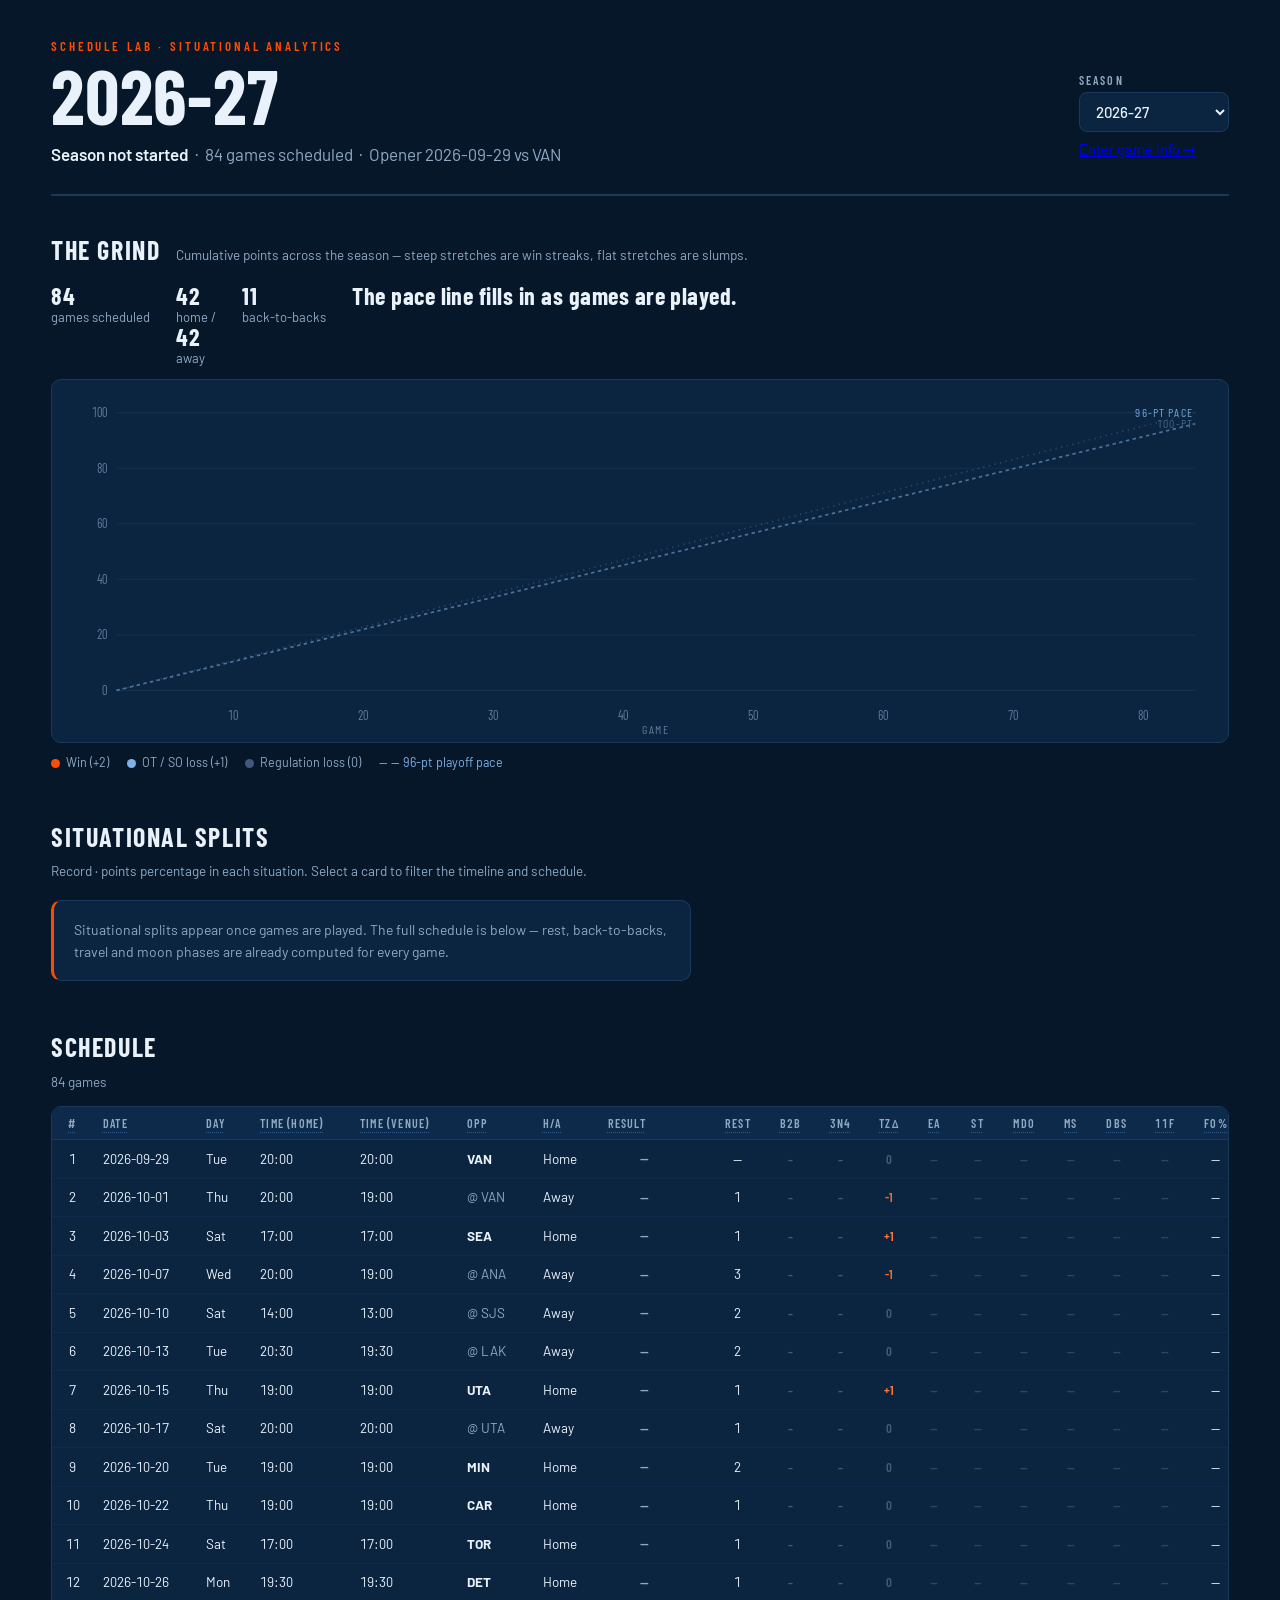
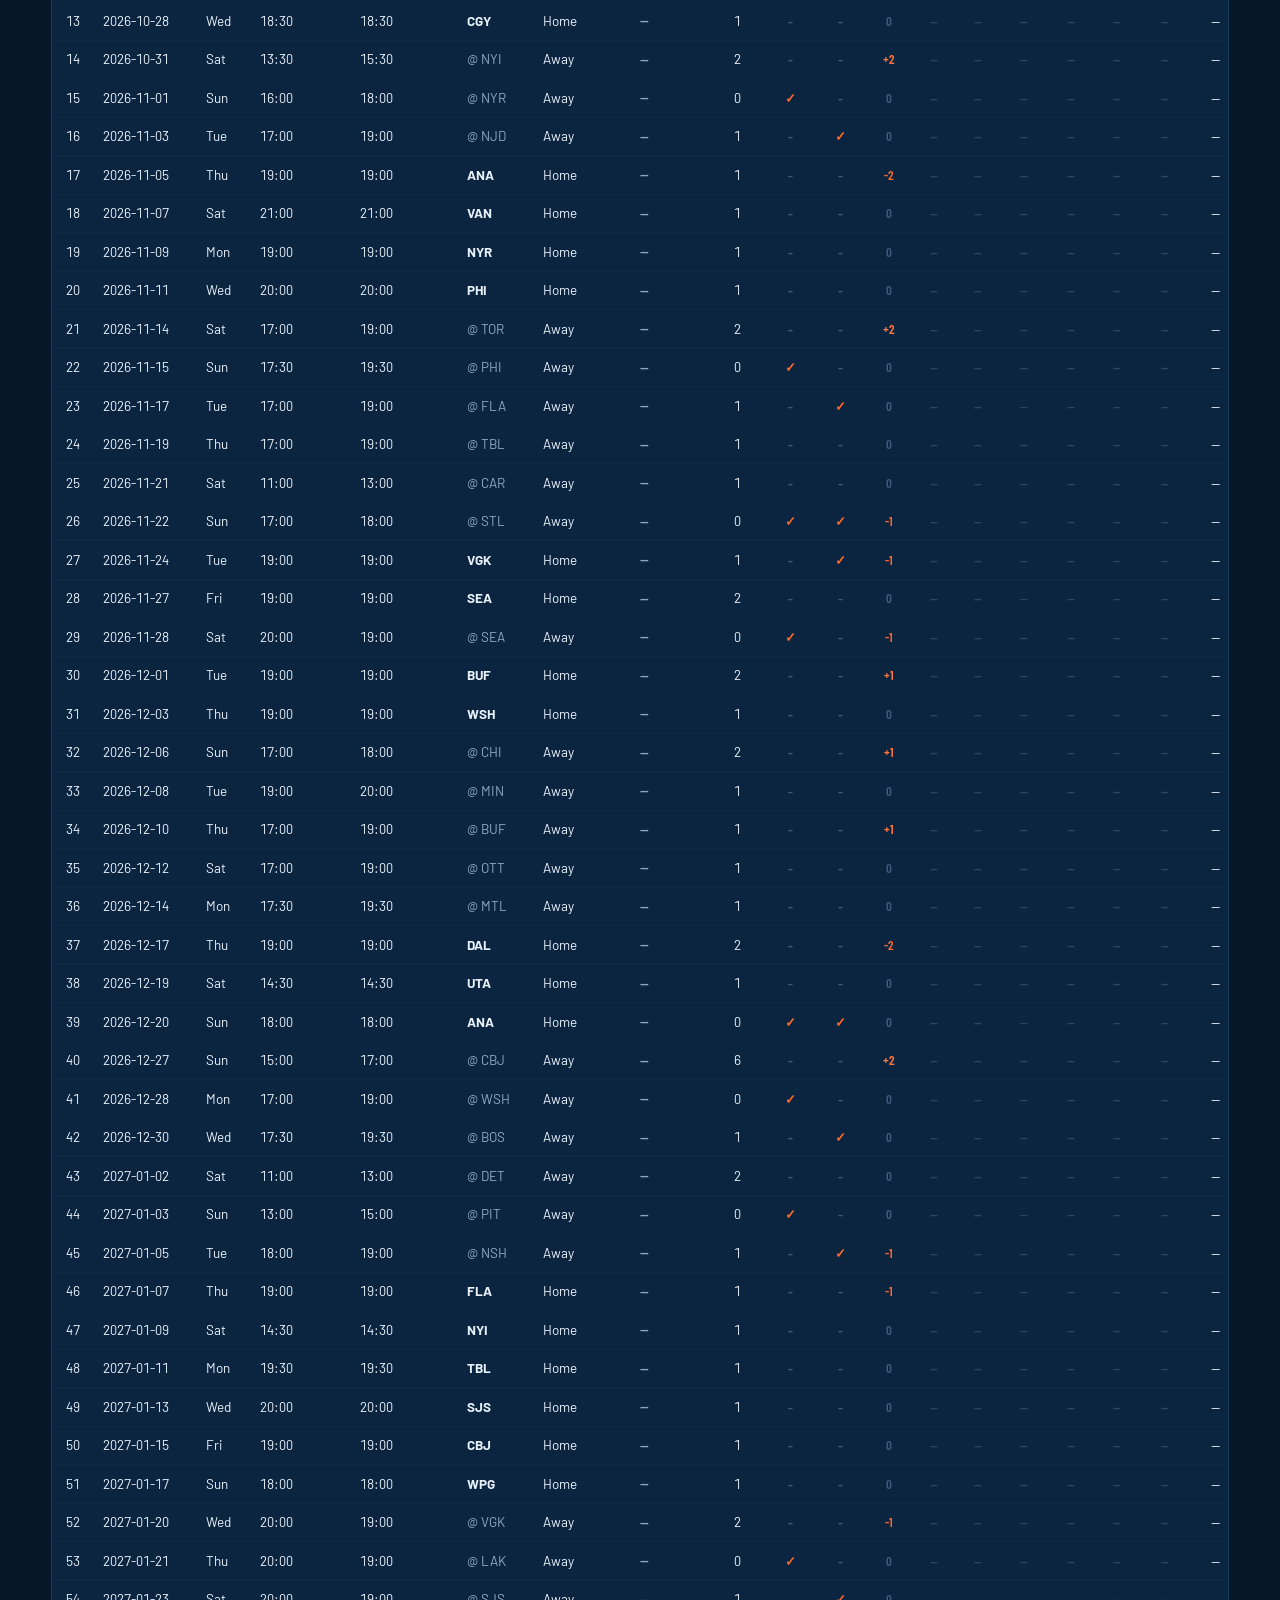
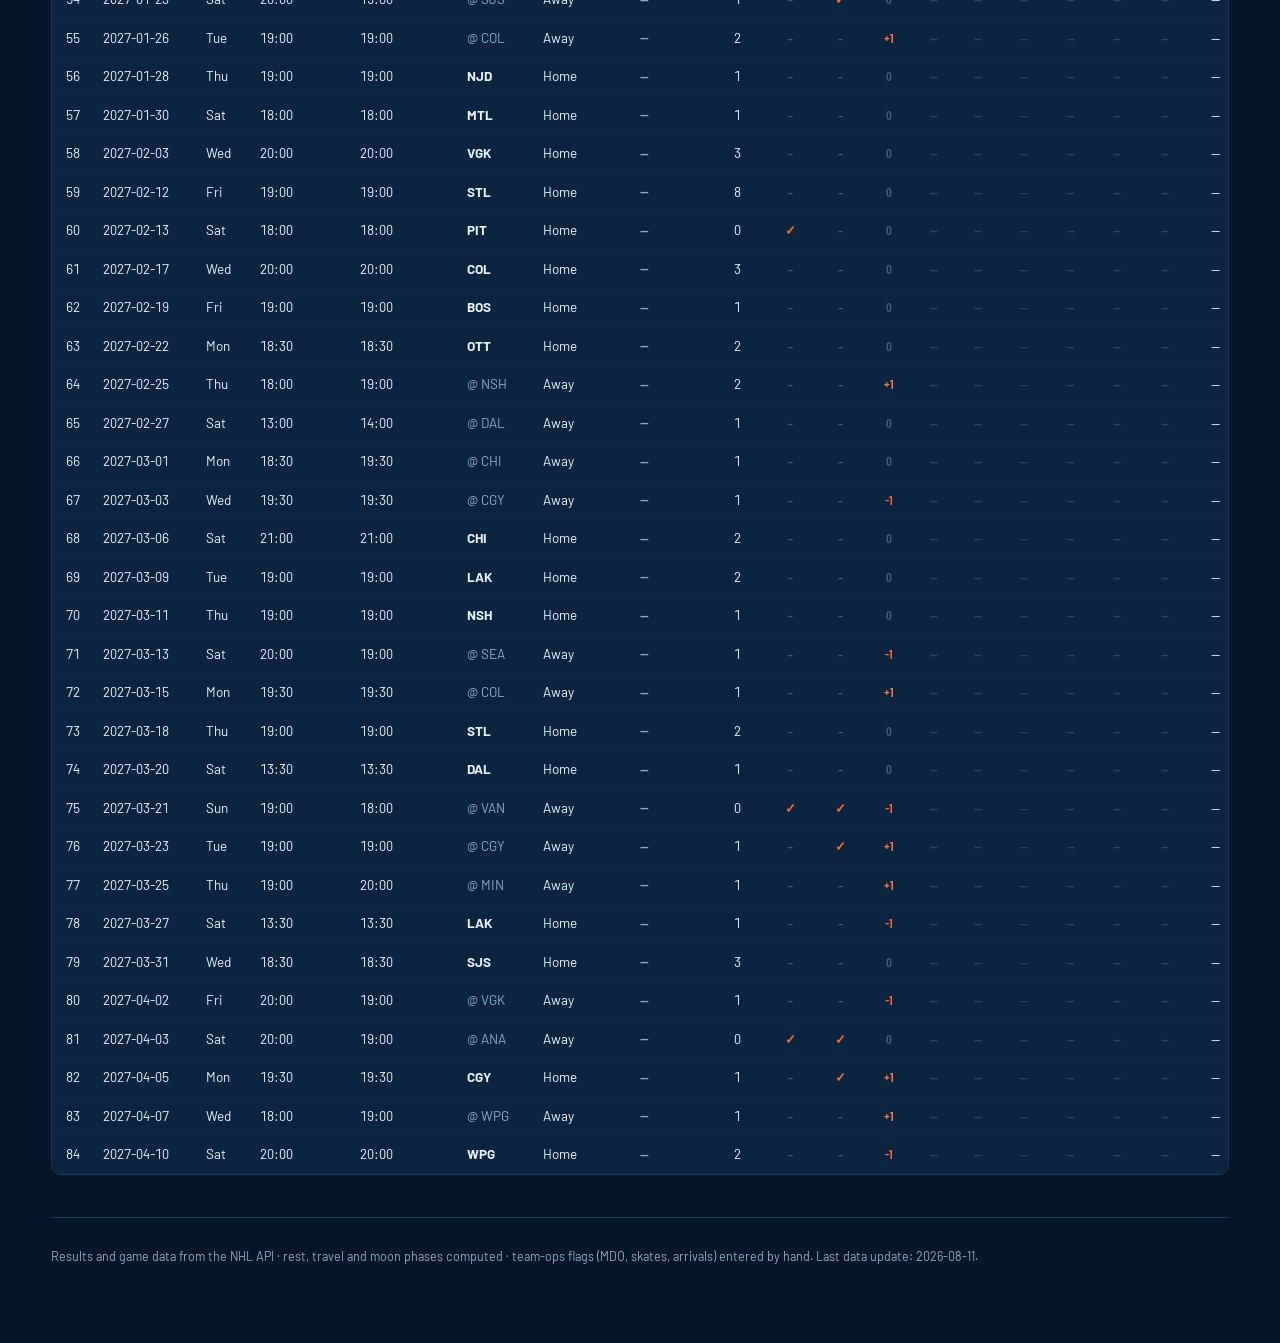
==== docs/index.html @ b4423937 "Try" ====
<!DOCTYPE html>
<html lang="en">
<head>
<meta charset="utf-8">
<meta name="viewport" content="width=device-width, initial-scale=1">
<title>Schedule Lab</title>
<meta name="robots" content="noindex, nofollow, noarchive">
<link rel="preconnect" href="https://fonts.googleapis.com">
<link rel="preconnect" href="https://fonts.gstatic.com" crossorigin>
<link href="https://fonts.googleapis.com/css2?family=Barlow+Condensed:wght@500;600;700&family=Barlow:wght@400;500;600&display=swap" rel="stylesheet">
<link rel="stylesheet" href="style.css">
</head>
<body>

<header class="masthead">
  <div class="masthead-left">
    <p class="eyebrow">Schedule Lab · Situational Analytics</p>
    <h1 class="season-title" id="seasonTitle">—</h1>
    <p class="record-line" id="recordLine">Loading season data…</p>
  </div>
  <div class="masthead-right">
    <label class="select-label" for="seasonSelect">Season</label>
    <select id="seasonSelect" aria-label="Choose season"></select>
    <a href="editor.html" class="editor-link">Enter game info →</a>
  </div>
</header>

<section class="grind" aria-label="Points pace">
  <div class="grind-head">
    <h2>The Grind</h2>
    <p class="grind-note">Cumulative points across the season — steep stretches are win streaks, flat stretches are slumps. <span id="filterNote"></span></p>
  </div>
  <div id="grindStats" class="grind-stats"></div>
  <div id="grindStrip" class="grind-strip"></div>
  <div class="grind-legend">
    <span><i class="dot dot-w"></i>Win (+2)</span>
    <span><i class="dot dot-otl"></i>OT / SO loss (+1)</span>
    <span><i class="dot dot-l"></i>Regulation loss (0)</span>
    <span class="leg-line">— — 96-pt playoff pace</span>
  </div>
</section>

<section class="splits" aria-label="Situational splits">
  <div class="splits-head">
    <h2>Situational splits</h2>
    <p>Record · points percentage in each situation. Select a card to filter the timeline and schedule.</p>
  </div>
  <div id="splitsGrid"></div>
</section>

<section class="sched" aria-label="Schedule">
  <div class="sched-head">
    <h2>Schedule</h2>
    <p id="schedCount"></p>
  </div>
  <div class="table-wrap">
    <table id="schedTable">
      <thead>
        <tr>
          <th class="num" data-tip="Game number this season" aria-label="Game number this season">#</th>
          <th data-tip="Game date" aria-label="Game date">Date</th>
          <th data-tip="Day of the week" aria-label="Day of the week">Day</th>
          <th data-tip="Puck drop, converted to the club's home local time" aria-label="Puck drop, converted to the club's home local time">Time (Home)</th>
          <th data-tip="Puck drop in the venue's own local time (same as Time (Home) for home games)" aria-label="Puck drop in the venue's own local time">Time (Venue)</th>
          <th data-tip="Opponent (team tri-code)" aria-label="Opponent (team tri-code)">Opp</th>
          <th data-tip="Home or away" aria-label="Home or away">H/A</th>
          <th data-tip="Final result and score (SO-deciding goal excluded from GF/GA)" aria-label="Final result and score (SO-deciding goal excluded from GF/GA)">Result</th>
          <th class="num" data-tip="Full days off since the previous game" aria-label="Full days off since the previous game">Rest</th>
          <th class="num" data-tip="Back-to-back (no days off)" aria-label="Back-to-back (no days off)">B2B</th>
          <th class="num" data-tip="3 games in 4 nights" aria-label="3 games in 4 nights">3n4</th>
          <th class="num" data-tip="Timezone change from previous game's venue (hours)" aria-label="Timezone change from previous game's venue (hours)">TZ&Delta;</th>
          <th class="num" data-tip="Arrived in the away city more than 1 day early (away games only) — hand-entered" aria-label="Arrived in the away city more than 1 day early (away games only) — hand-entered">EA</th>
          <th class="num" data-tip="Special teams goal battle (PP/PK goals for vs against): + won, = tied, – lost — hand-entered" aria-label="Special teams goal battle (PP/PK goals for vs against): + won, = tied, – lost — hand-entered">ST</th>
          <th class="num" data-tip="Mandatory day off before this game (coaching decision) — hand-entered" aria-label="Mandatory day off before this game (coaching decision) — hand-entered">MDO</th>
          <th class="num" data-tip="Full team morning skate — hand-entered" aria-label="Full team morning skate — hand-entered">MS</th>
          <th class="num" data-tip="Full team skate the day before — hand-entered" aria-label="Full team skate the day before — hand-entered">DBS</th>
          <th class="num" data-tip="11 forwards / 7 defencemen lineup — hand-entered" aria-label="11 forwards / 7 defencemen lineup — hand-entered">11F</th>
          <th class="num" data-tip="Faceoff win % (from NHL API team stats)" aria-label="Faceoff win % (from NHL API team stats)">FO%</th>
          <th class="num" data-tip="Won more of the contested (50/50) draws — hand-entered" aria-label="Won more of the contested (50/50) draws — hand-entered">Ties</th>
          <th data-tip="Moon phase that night" aria-label="Moon phase that night">Moon</th>
        </tr>
      </thead>
      <tbody></tbody>
    </table>
  </div>
</section>

<footer class="site-foot">
  <p>Results and game data from the NHL API · rest, travel and moon phases computed ·
     team-ops flags (MDO, skates, arrivals) entered by hand.
     <span id="updatedStamp"></span></p>
</footer>

<div id="tooltip" class="tooltip" role="tooltip" hidden></div>
<script src="shared.js"></script>
<script src="app.js"></script>
</body>
</html>
---- docs/style.css ----
:root{
  --bg:#061729;
  --panel:#0B2440;
  --panel-2:#0E2A4A;
  --line:#1A3A5C;
  --ice:#E9F2FA;
  --steel:#8FA9C4;
  --orange:#FF4C00;
  --orange-soft:#FF7A40;
  --loss:#41597A;
  --otl:#7FB2E5;
  --fut:#233F60;
  --radius:10px;
}
*{box-sizing:border-box}
html,body{margin:0;padding:0}
body{
  background:
    radial-gradient(1200px 500px at 75% -10%, #0D2E52 0%, transparent 60%),
    var(--bg);
  color:var(--ice);
  font:400 15px/1.55 "Barlow",system-ui,sans-serif;
  padding:0 clamp(16px,4vw,56px) 64px;
}
h1,h2{font-family:"Barlow Condensed","Barlow",sans-serif;margin:0}
.num,td.num,.record-line,.grind-strip,#schedTable td{font-variant-numeric:tabular-nums}

/* masthead */
.masthead{
  display:flex;align-items:flex-end;justify-content:space-between;gap:24px;
  padding:40px 0 26px;border-bottom:2px solid var(--line);
  flex-wrap:wrap;
}
.eyebrow{
  margin:0 0 6px;color:var(--orange);font:600 13px/1 "Barlow Condensed",sans-serif;
  letter-spacing:.22em;text-transform:uppercase;
}
.season-title{font-size:clamp(44px,7vw,76px);font-weight:700;line-height:.95;letter-spacing:.01em}
.record-line{margin:10px 0 0;color:var(--steel);font-size:17px}
.record-line strong{color:var(--ice);font-weight:600}
.masthead-right{display:flex;flex-direction:column;gap:6px;padding-bottom:6px}
.select-label{color:var(--steel);font:600 12px/1 "Barlow Condensed",sans-serif;letter-spacing:.18em;text-transform:uppercase}
select{
  background:var(--panel);color:var(--ice);border:1px solid var(--line);
  border-radius:8px;padding:9px 12px;font:500 15px "Barlow",sans-serif;min-width:150px;
}
select:focus-visible{outline:2px solid var(--orange);outline-offset:1px}

/* the grind */
.grind{margin-top:34px}
.grind-head{display:flex;align-items:baseline;gap:16px;flex-wrap:wrap}
.grind h2,.splits h2,.sched h2{
  font-size:26px;font-weight:700;text-transform:uppercase;letter-spacing:.06em;
}
.grind-note{margin:0;color:var(--steel);font-size:13.5px}
#filterNote{color:var(--orange-soft);font-weight:600}
.grind-stats{
  display:flex;gap:26px;margin-top:14px;flex-wrap:wrap;
  color:var(--steel);font-size:13px;
}
.grind-stats span{display:flex;flex-direction:column;line-height:1.2}
.grind-stats b{
  color:var(--ice);font:700 24px/1 "Barlow Condensed",sans-serif;
  letter-spacing:.02em;margin-bottom:2px;
}
.grind-strip{
  margin-top:12px;background:var(--panel);border:1px solid var(--line);
  border-radius:var(--radius);padding:12px 14px 6px;overflow-x:auto;
}
.grind-strip svg{display:block;min-width:640px;width:100%;height:auto}
.grind-strip .pt{cursor:pointer;transition:r .1s}
.grind-strip .pt:hover{r:5}
.grind-legend{display:flex;gap:18px;margin-top:10px;color:var(--steel);font-size:12.5px;flex-wrap:wrap;align-items:center}
.dot{display:inline-block;width:9px;height:9px;border-radius:50%;margin-right:6px;vertical-align:-1px}
.dot-w{background:var(--orange)} .dot-l{background:var(--loss)}
.dot-otl{background:var(--otl)}
.leg-line{color:var(--otl)}

/* splits */
.splits{margin-top:44px}
.splits-head p,.sched-head p{margin:4px 0 0;color:var(--steel);font-size:13.5px}
.preseason-note{
  margin:18px 0 0;padding:18px 20px;background:var(--panel);
  border:1px solid var(--line);border-left:3px solid var(--orange);
  border-radius:var(--radius);color:var(--steel);font-size:14px;max-width:640px;
}
.split-group{margin-top:22px}
.split-group h3{
  margin:0 0 10px;color:var(--steel);font:600 13px/1 "Barlow Condensed",sans-serif;
  letter-spacing:.2em;text-transform:uppercase;
}
.split-cards{display:grid;grid-template-columns:repeat(auto-fill,minmax(168px,1fr));gap:10px}
.split-card{
  background:var(--panel);border:1px solid var(--line);border-radius:var(--radius);
  padding:12px 13px 11px;cursor:pointer;text-align:left;color:var(--ice);
  font:inherit;transition:border-color .15s, transform .1s;
}
.split-card:hover{border-color:#2C5788}
.split-card:focus-visible{outline:2px solid var(--orange);outline-offset:1px}
.split-card.active{border-color:var(--orange);background:var(--panel-2)}
.split-card .sc-name{font:600 15px/1.15 "Barlow Condensed",sans-serif;letter-spacing:.04em;text-transform:uppercase}
.split-card .sc-rec{margin-top:7px;font-size:14px;color:var(--ice)}
.split-card .sc-sub{color:var(--steel);font-size:12px;margin-top:2px}
.sc-bar{margin-top:8px;height:4px;background:#123153;border-radius:2px;overflow:hidden}
.sc-bar i{display:block;height:100%;background:var(--orange)}
.split-card.empty{opacity:.45;cursor:default}

/* schedule table */
.sched{margin-top:46px}
.table-wrap{margin-top:14px;overflow-x:auto;border:1px solid var(--line);border-radius:var(--radius)}
table{border-collapse:collapse;width:100%;min-width:1300px;background:var(--panel)}
th{
  text-align:left;padding:10px 10px;color:var(--steel);
  font:600 12px/1 "Barlow Condensed",sans-serif;letter-spacing:.1em;text-transform:uppercase;
  border-bottom:1px solid var(--line);position:sticky;top:0;background:var(--panel-2);
  cursor:default;
}
th[data-tip]{
  cursor:help;
  text-decoration:underline;text-decoration-style:dotted;text-decoration-color:#2C5788;
  text-underline-offset:3px;
}
th.num,td.num{text-align:center}
td{padding:7px 10px;border-bottom:1px solid #10294A;font-size:13.5px;white-space:nowrap}
tbody tr:hover{background:#0D2A4C}
tbody tr.hl{background:#12325A}
.res{
  display:inline-block;min-width:74px;padding:2px 8px;border-radius:6px;
  font:600 13px/1.5 "Barlow",sans-serif;text-align:center;
}
.res-w{background:rgba(255,76,0,.16);color:var(--orange-soft);border:1px solid rgba(255,76,0,.45)}
.res-l{background:rgba(65,89,122,.25);color:#9FB4CC;border:1px solid #33517A}
.res-otl{background:rgba(127,178,229,.14);color:var(--otl);border:1px solid rgba(127,178,229,.4)}
.res-fut{color:var(--steel)}
.chip{
  display:inline-block;margin-right:5px;padding:1px 7px;border-radius:999px;
  border:1px solid var(--line);color:var(--steel);font-size:11.5px;background:#0A2140;
}
.chip.warn{border-color:#7A3A17;color:var(--orange-soft)}
.bc{display:inline-block;min-width:16px;font:600 13px "Barlow Condensed",sans-serif}
.bc-yes{color:var(--orange-soft)}
.bc-yes.warn{color:#FF6A2B}
.bc-no{color:#3F5A7C}
.bc-no.warn{color:#C4522A}
.bc-na{color:#2A4666}
td.moon{font-size:15px}
.opp-a{color:var(--steel)}

/* footer / tooltip */
.site-foot{margin-top:42px;color:var(--steel);font-size:12.5px;border-top:1px solid var(--line);padding-top:16px}
.tooltip{
  position:fixed;z-index:10;pointer-events:none;background:#0A1E38;border:1px solid #2C5788;
  border-radius:8px;padding:8px 11px;font-size:13px;color:var(--ice);max-width:260px;
  box-shadow:0 6px 22px rgba(0,0,0,.45);
}
.tooltip b{color:var(--orange-soft)}

@media (prefers-reduced-motion: reduce){
  *{transition:none!important}
}
@media (max-width:640px){
  .masthead{padding-top:26px}
  .split-cards{grid-template-columns:repeat(auto-fill,minmax(140px,1fr))}
}
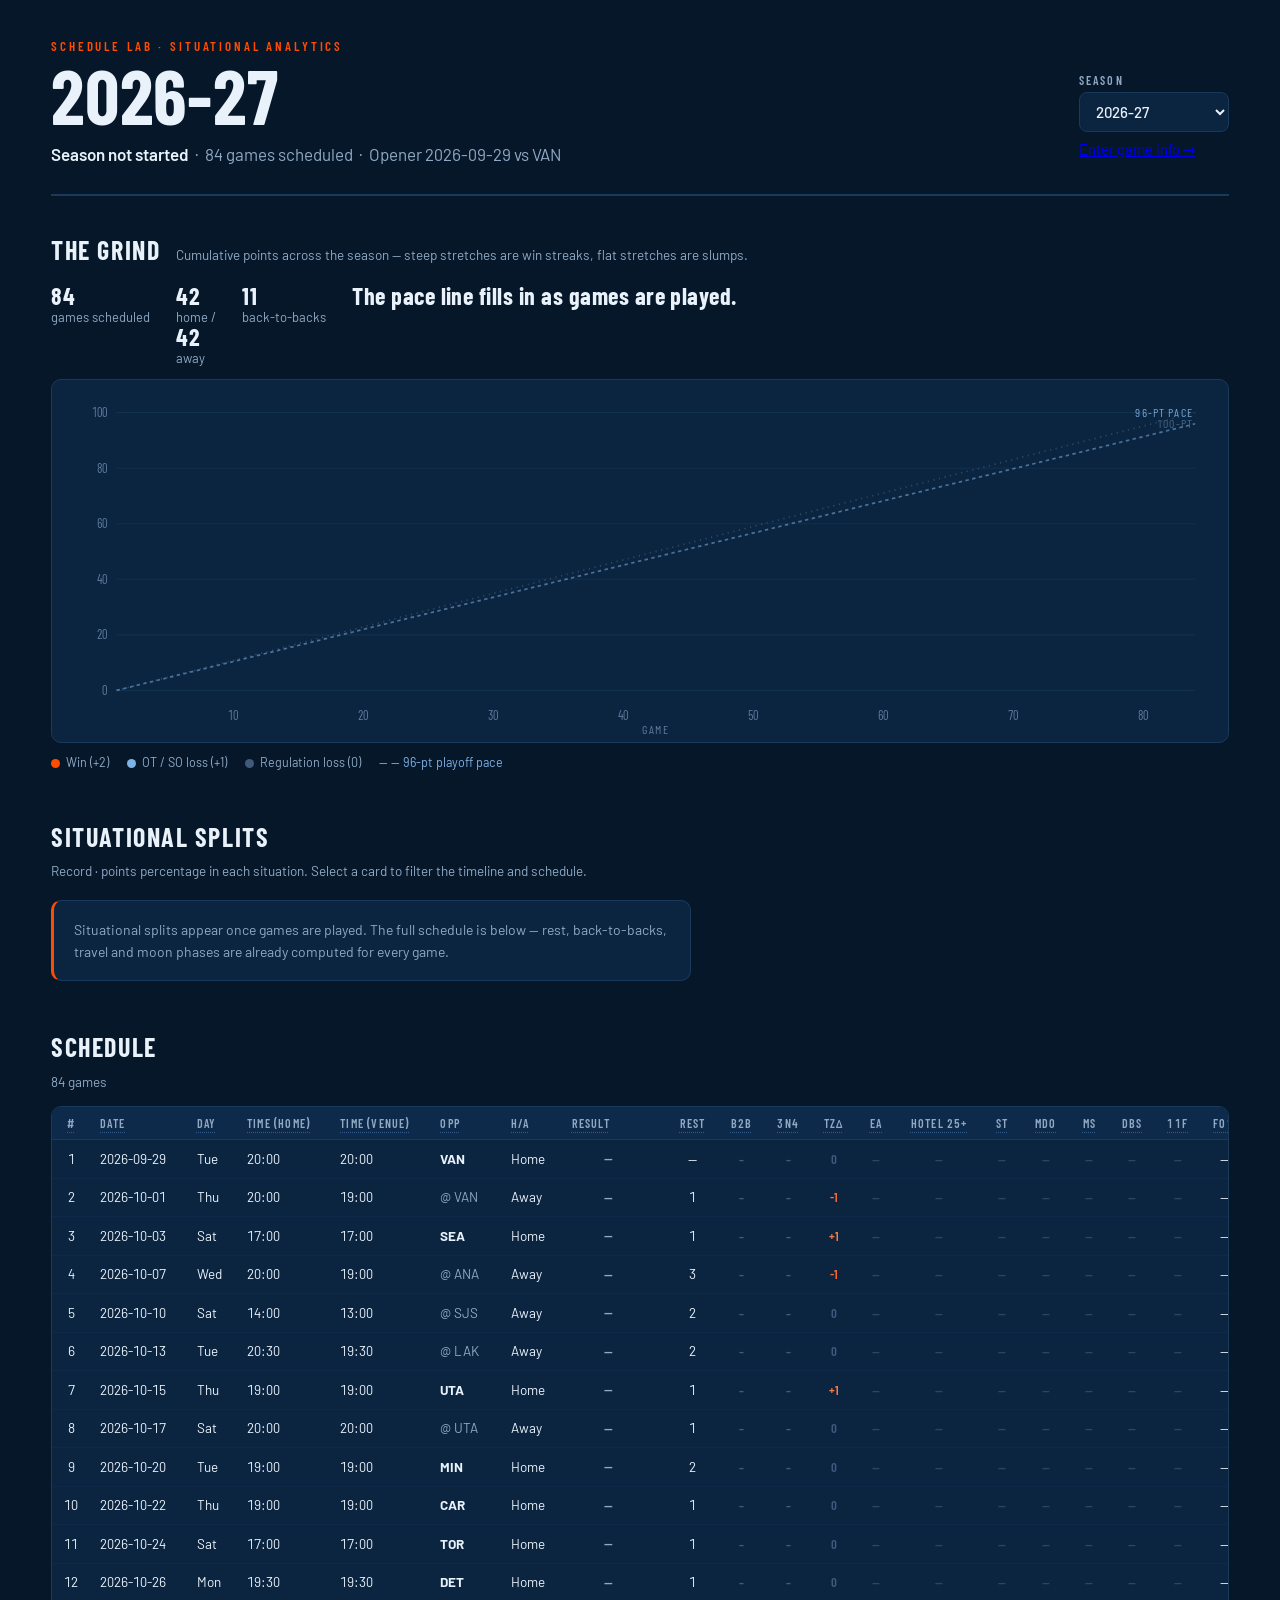
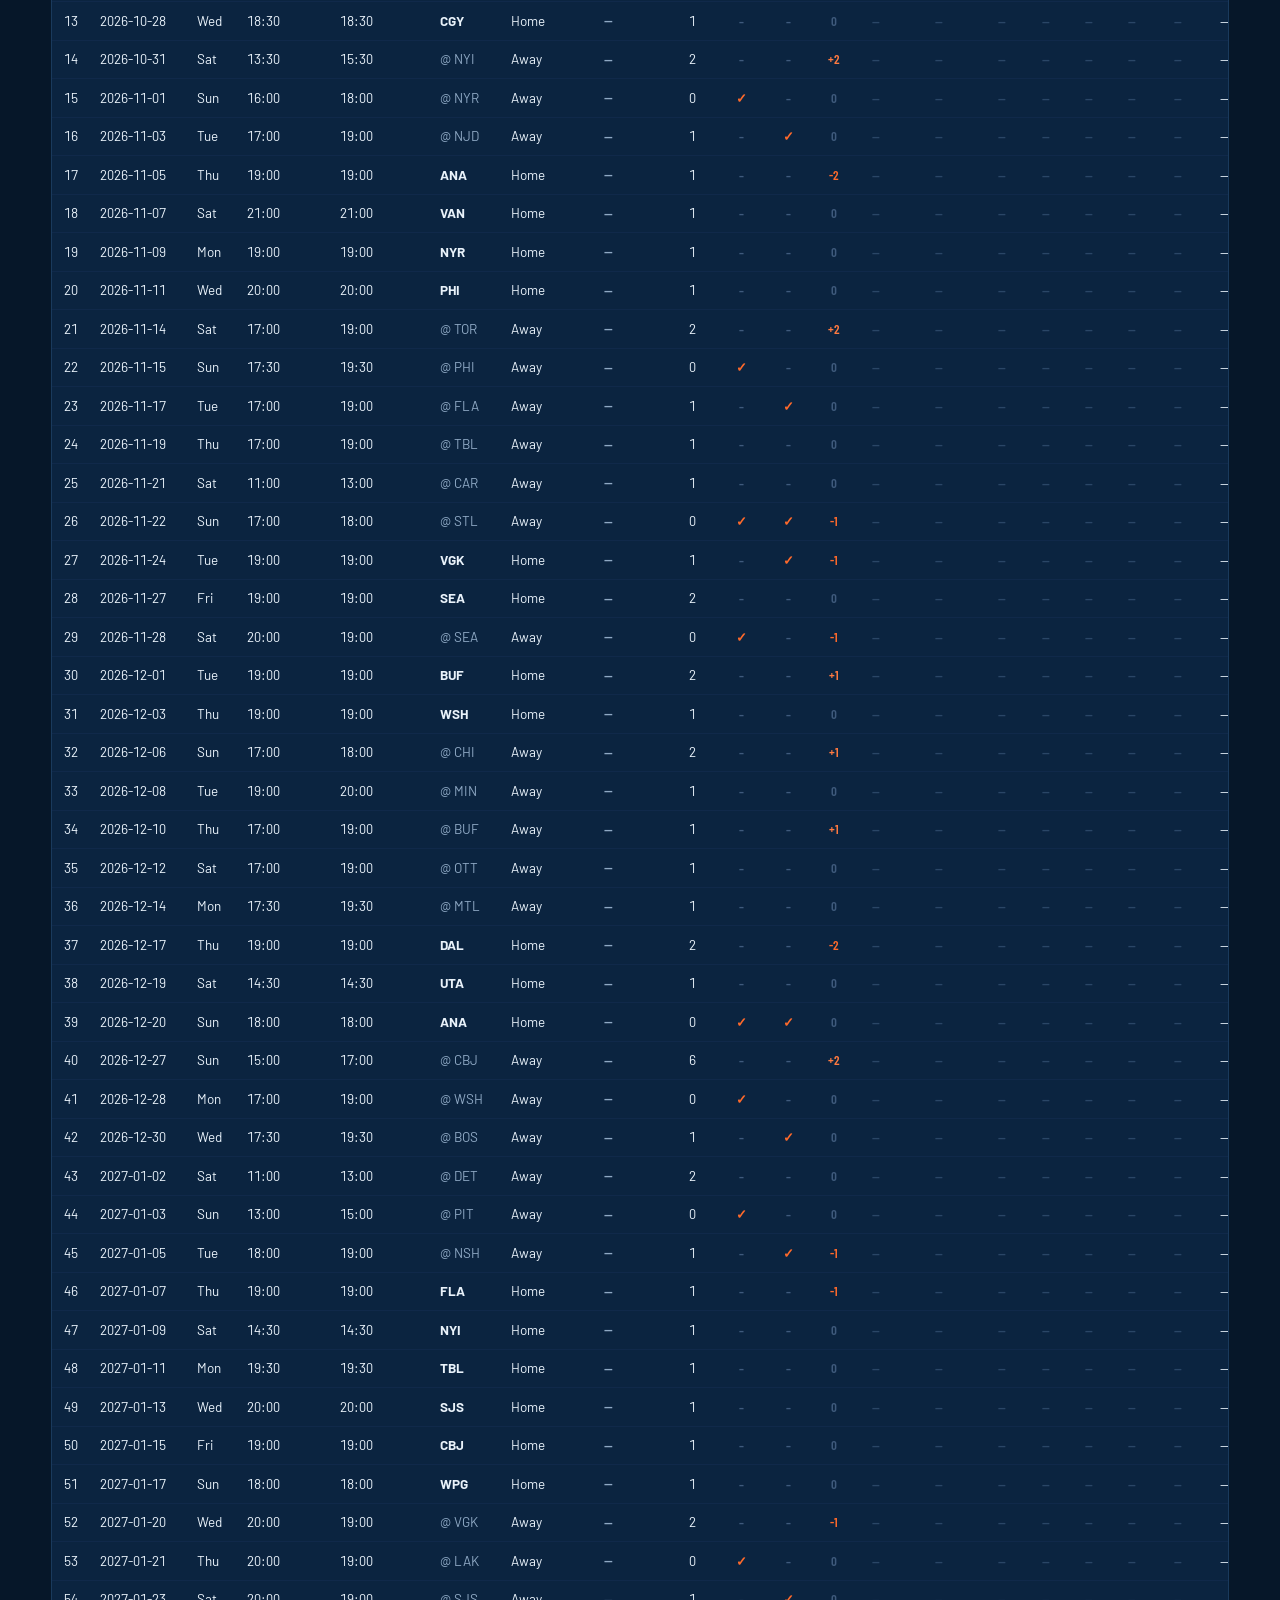
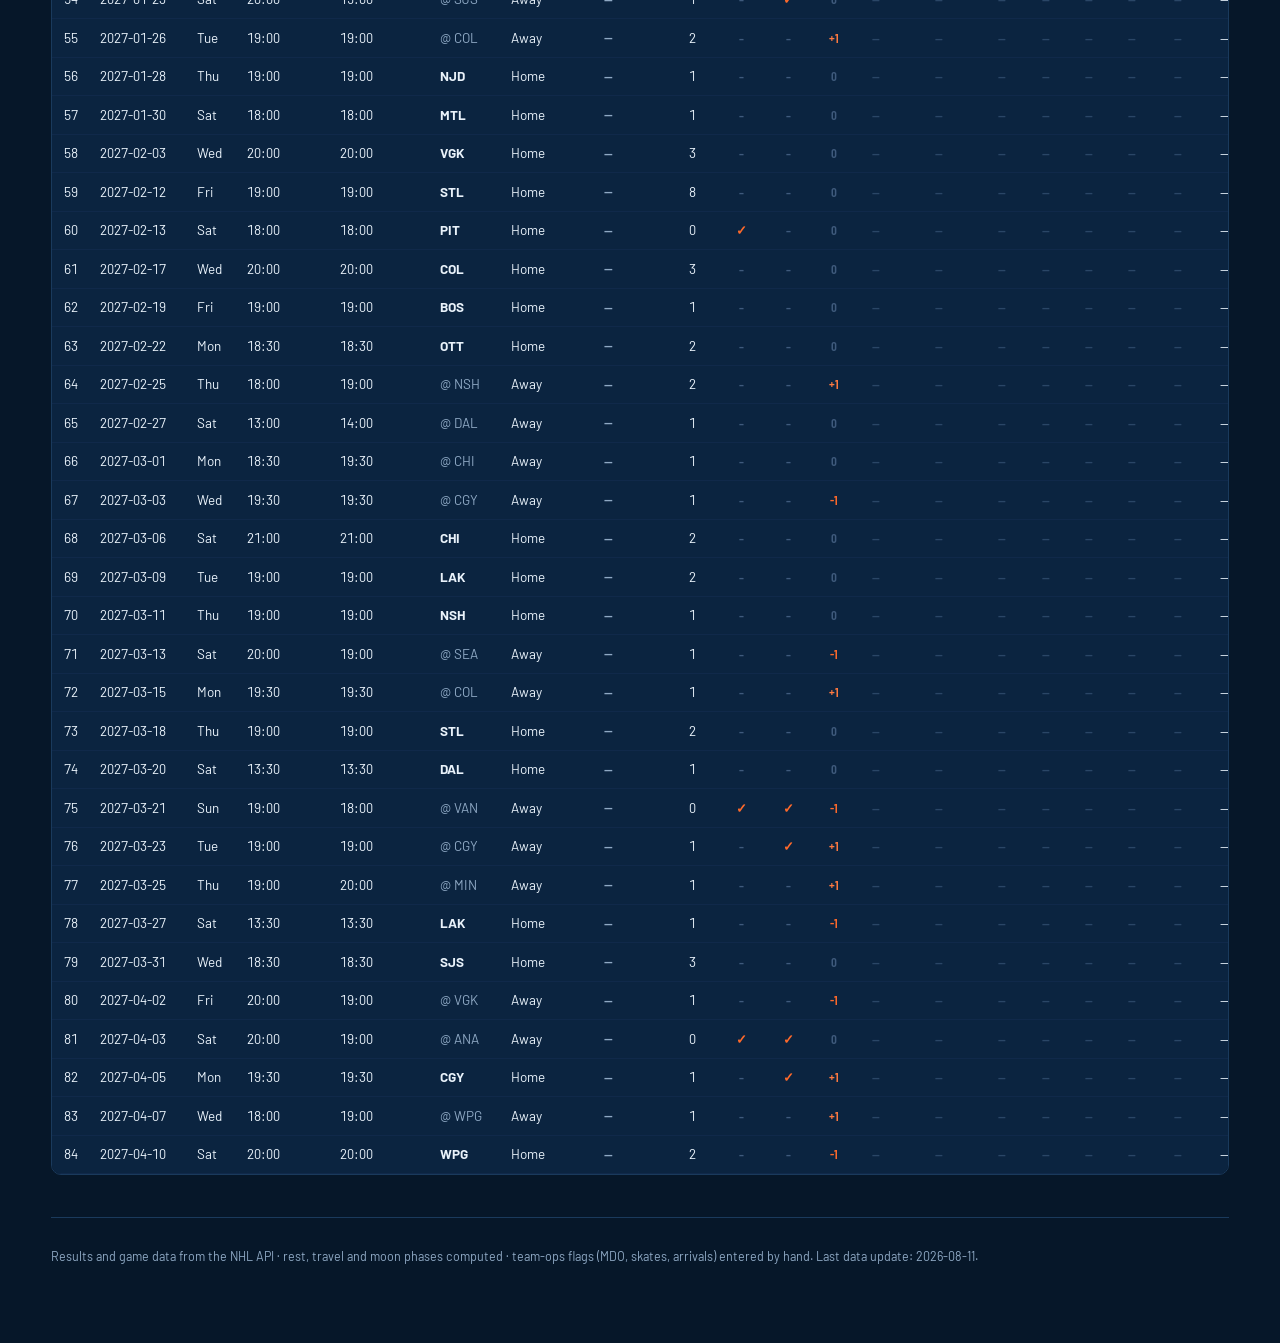
==== commit 7f612aae: "25mins away" ====
--- a/docs/index.html
+++ b/docs/index.html
@@ -70,6 +70,7 @@
           <th class="num" data-tip="3 games in 4 nights" aria-label="3 games in 4 nights">3n4</th>
           <th class="num" data-tip="Timezone change from previous game's venue (hours)" aria-label="Timezone change from previous game's venue (hours)">TZ&Delta;</th>
           <th class="num" data-tip="Arrived in the away city more than 1 day early (away games only) — hand-entered" aria-label="Arrived in the away city more than 1 day early (away games only) — hand-entered">EA</th>
+          <th class="num" data-tip="Staying more than 25 minutes from the arena (away games only) — hand-entered" aria-label="Staying more than 25 minutes from the arena (away games only) — hand-entered">Hotel 25+</th>
           <th class="num" data-tip="Special teams goal battle (PP/PK goals for vs against): + won, = tied, – lost — hand-entered" aria-label="Special teams goal battle (PP/PK goals for vs against): + won, = tied, – lost — hand-entered">ST</th>
           <th class="num" data-tip="Mandatory day off before this game (coaching decision) — hand-entered" aria-label="Mandatory day off before this game (coaching decision) — hand-entered">MDO</th>
           <th class="num" data-tip="Full team morning skate — hand-entered" aria-label="Full team morning skate — hand-entered">MS</th>
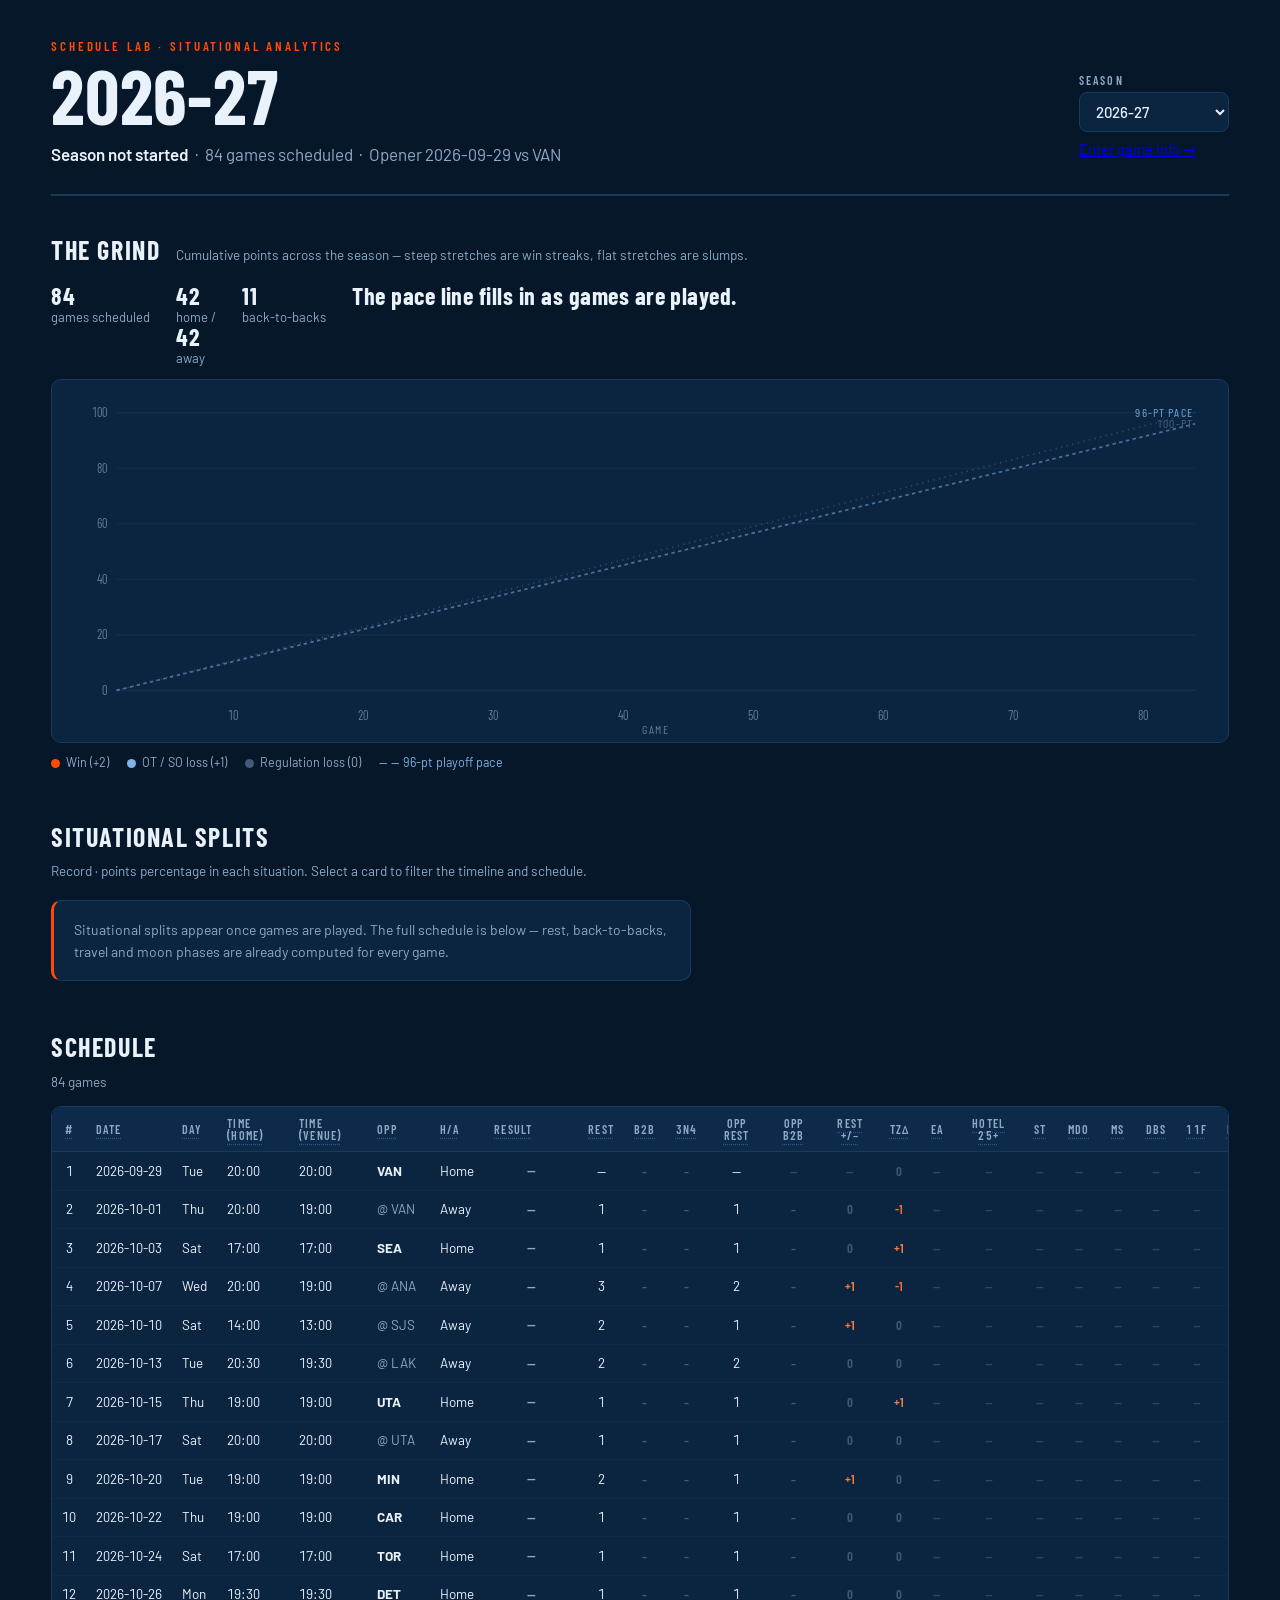
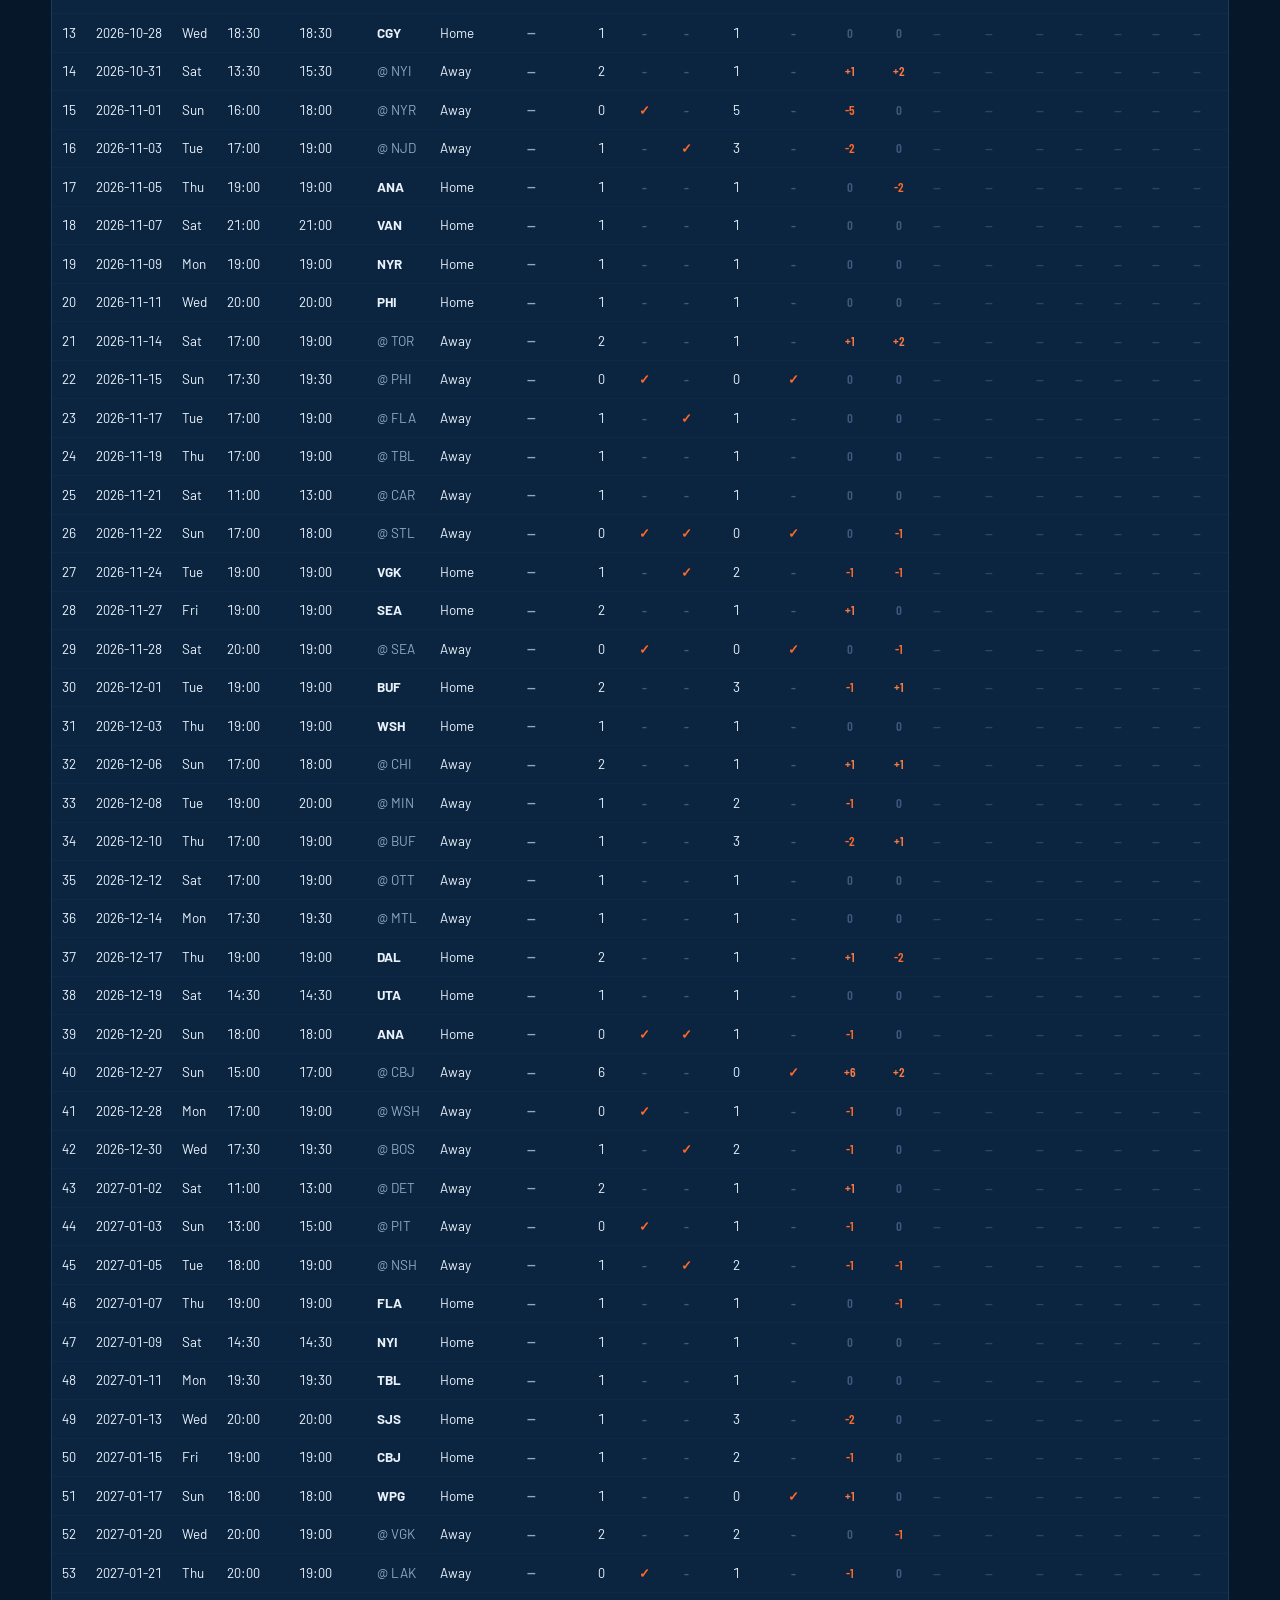
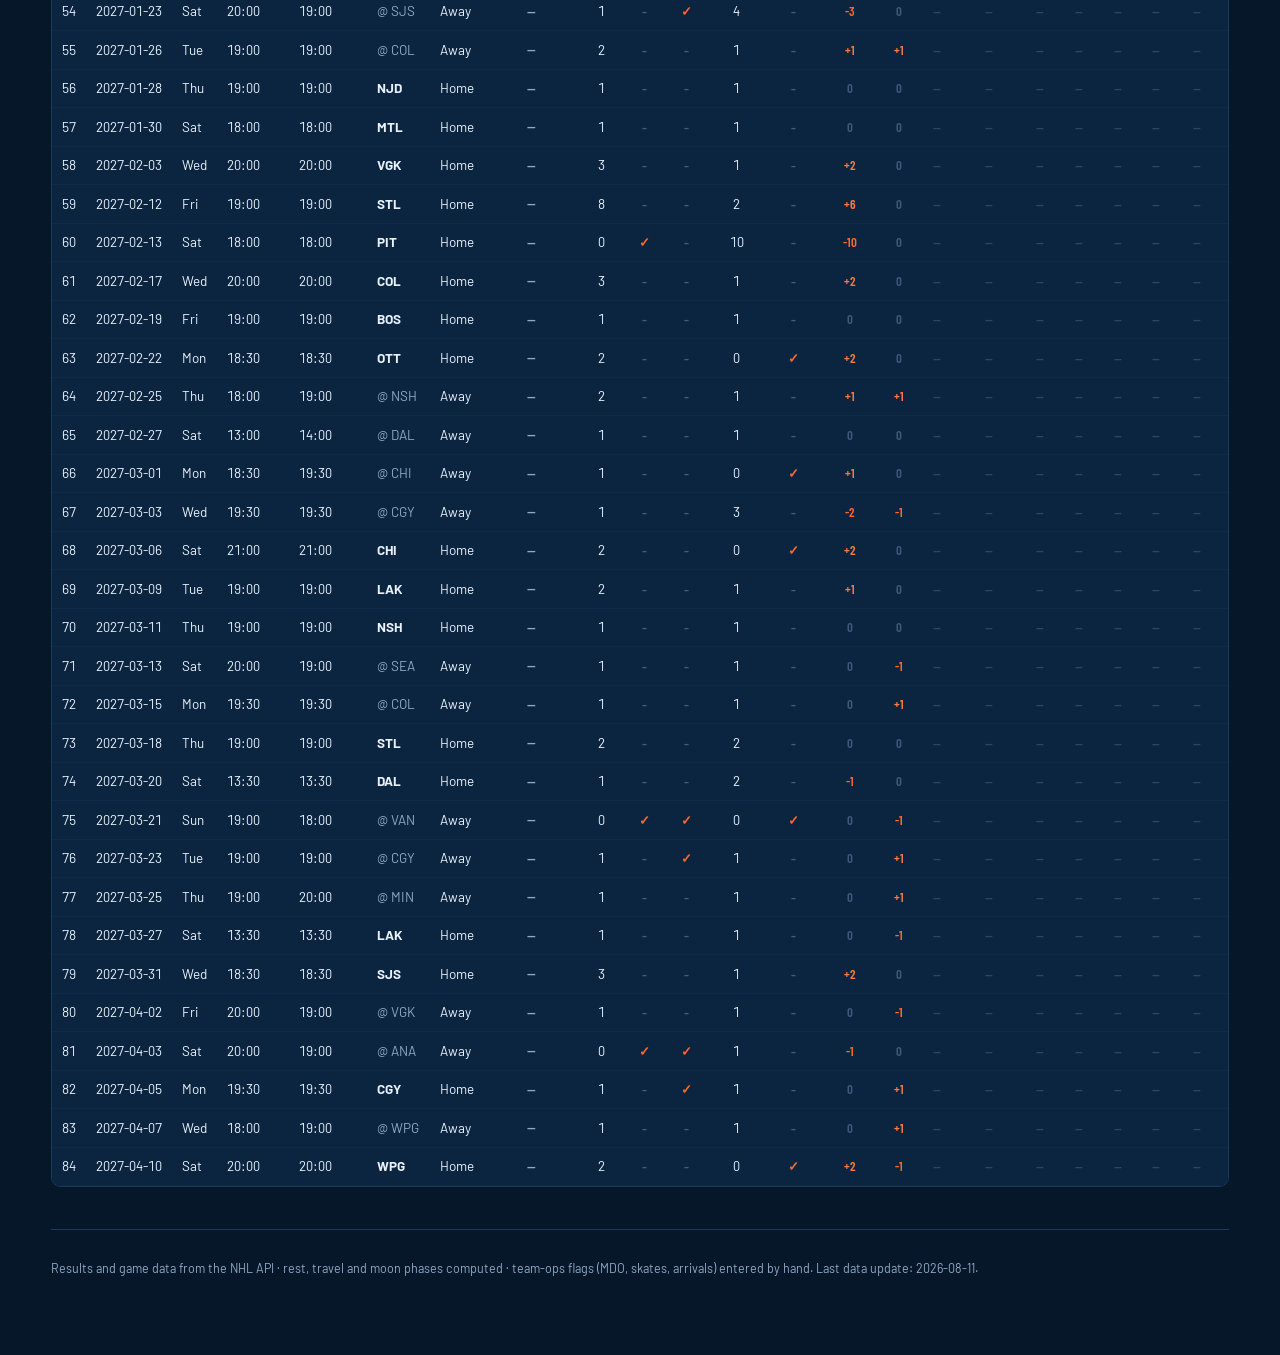
==== commit 71d0c682: "OPP" ====
--- a/docs/index.html
+++ b/docs/index.html
@@ -68,6 +68,9 @@
           <th class="num" data-tip="Full days off since the previous game" aria-label="Full days off since the previous game">Rest</th>
           <th class="num" data-tip="Back-to-back (no days off)" aria-label="Back-to-back (no days off)">B2B</th>
           <th class="num" data-tip="3 games in 4 nights" aria-label="3 games in 4 nights">3n4</th>
+          <th class="num" data-tip="Opponent's rest days entering this game" aria-label="Opponent's rest days entering this game">Opp Rest</th>
+          <th class="num" data-tip="Opponent is on a back-to-back" aria-label="Opponent is on a back-to-back">Opp B2B</th>
+          <th class="num" data-tip="Our rest days minus the opponent's (positive = we're more rested)" aria-label="Our rest days minus the opponent's">Rest +/&minus;</th>
           <th class="num" data-tip="Timezone change from previous game's venue (hours)" aria-label="Timezone change from previous game's venue (hours)">TZ&Delta;</th>
           <th class="num" data-tip="Arrived in the away city more than 1 day early (away games only) — hand-entered" aria-label="Arrived in the away city more than 1 day early (away games only) — hand-entered">EA</th>
           <th class="num" data-tip="Staying more than 25 minutes from the arena (away games only) — hand-entered" aria-label="Staying more than 25 minutes from the arena (away games only) — hand-entered">Hotel 25+</th>
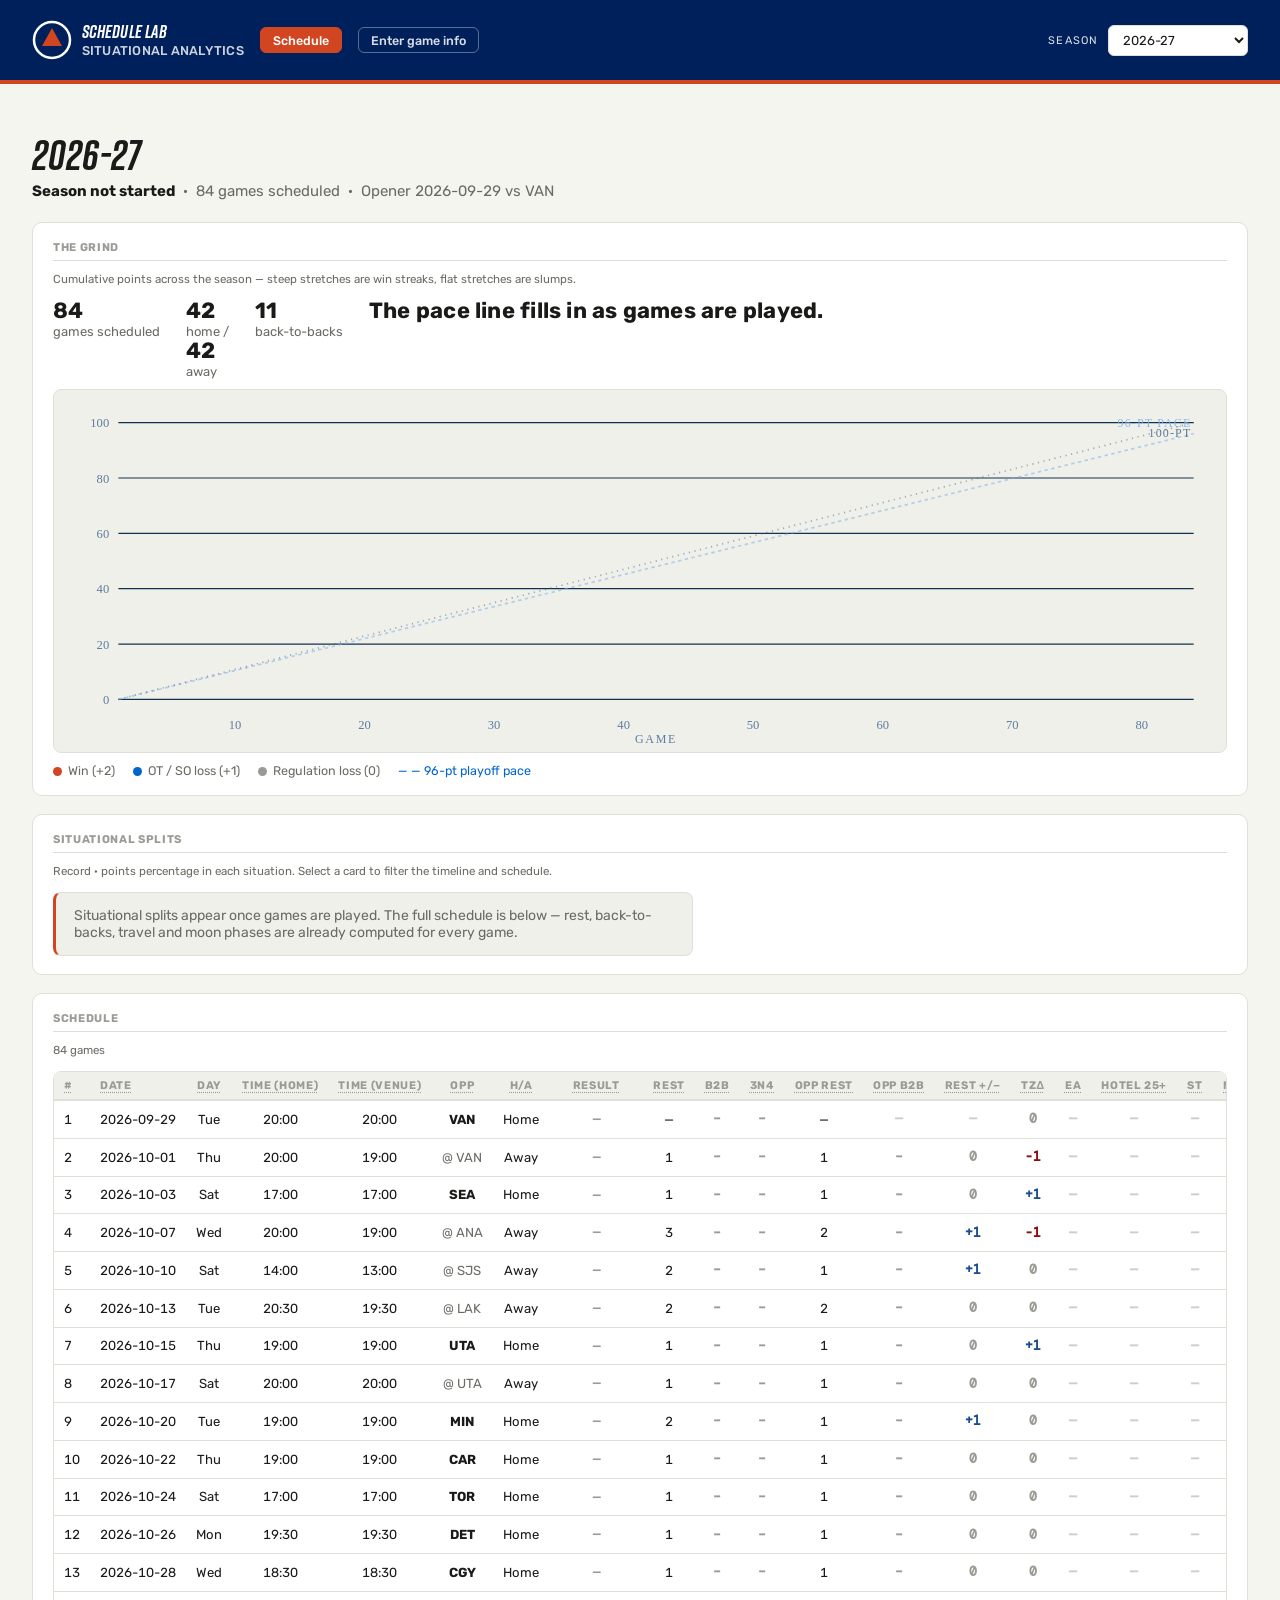
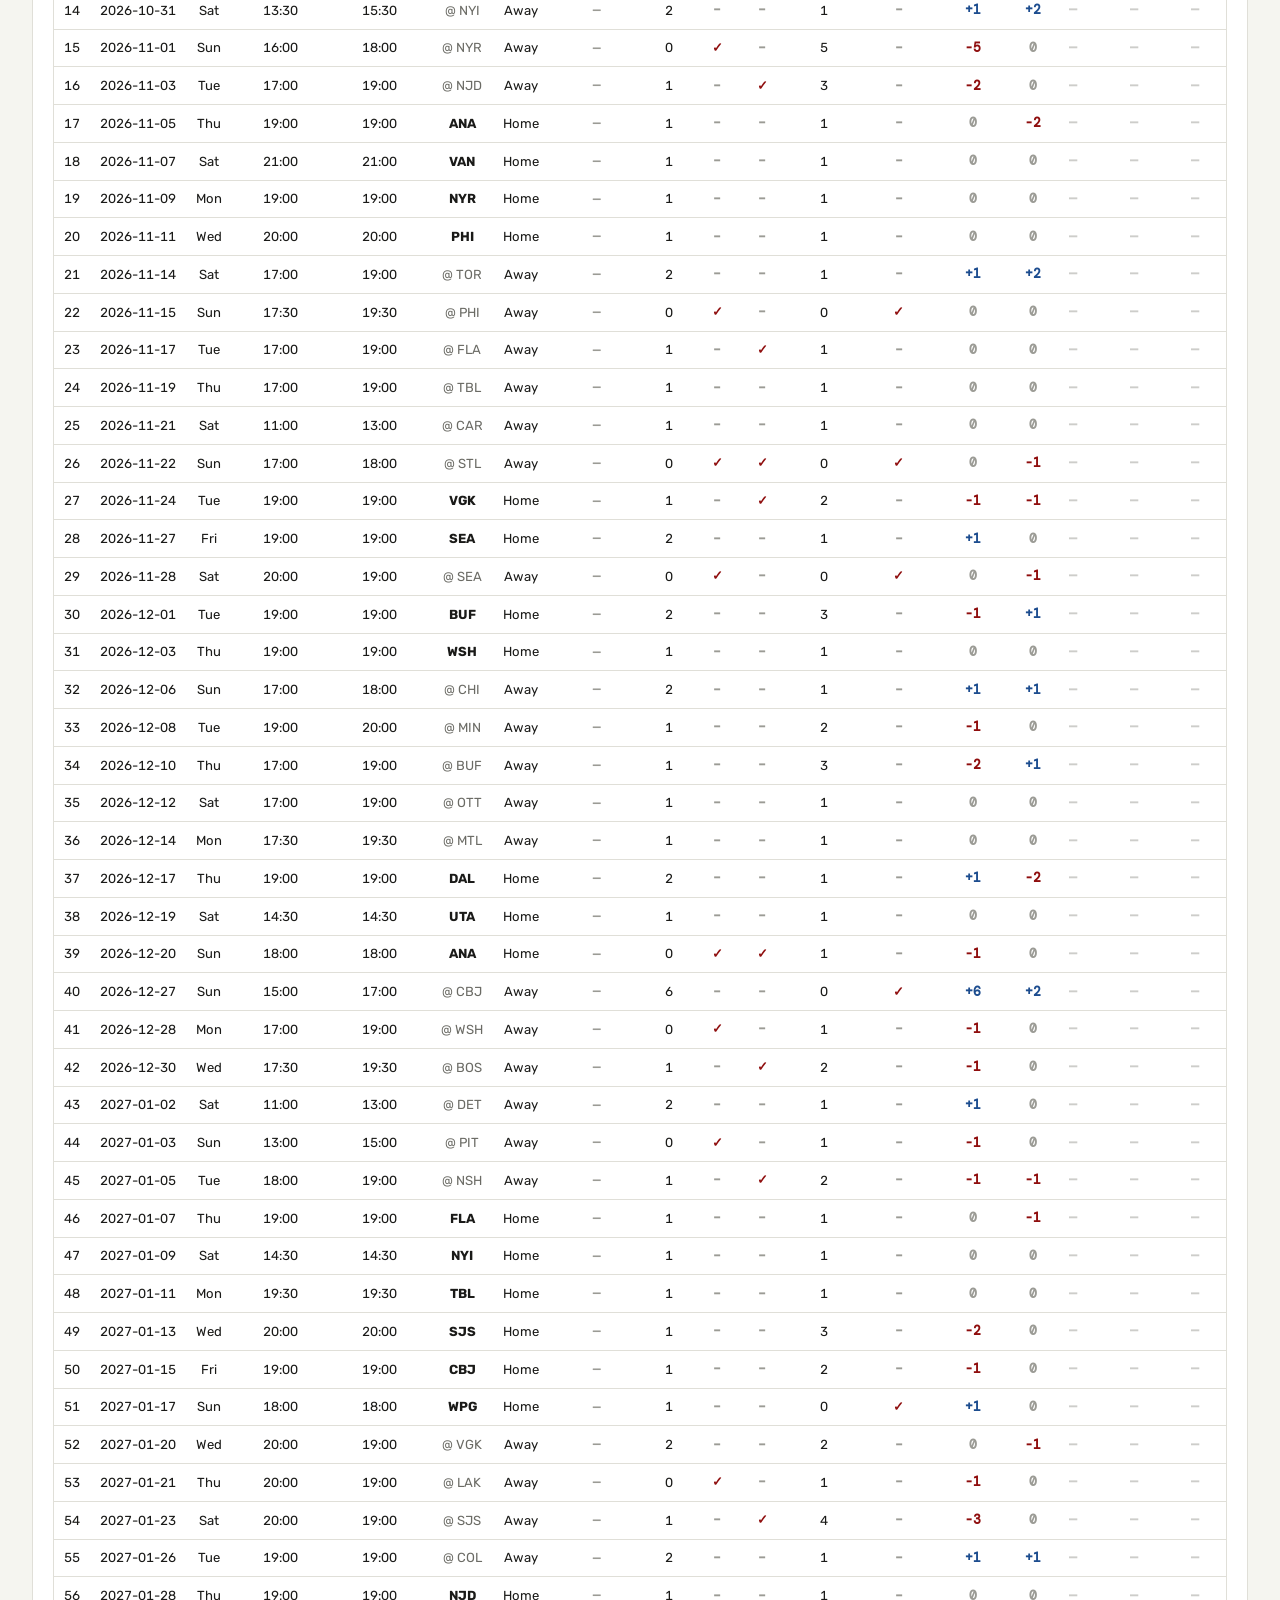
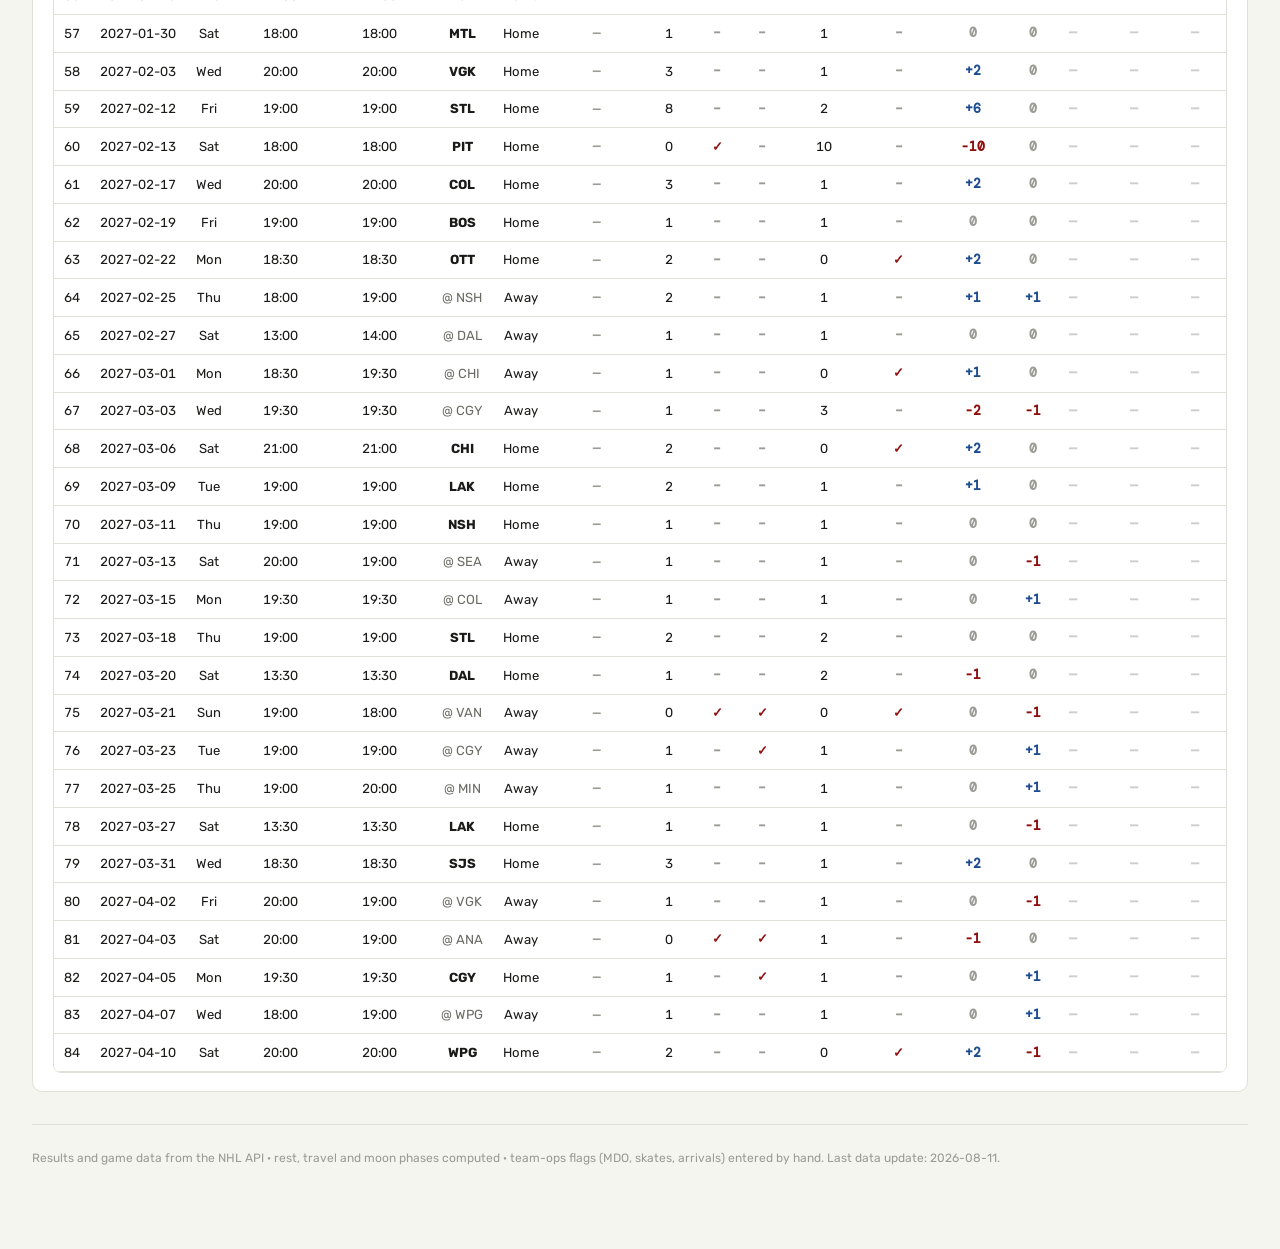
==== commit 92726ce9: "Looks" ====
--- a/docs/index.html
+++ b/docs/index.html
@@ -5,31 +5,38 @@
 <meta name="viewport" content="width=device-width, initial-scale=1">
 <title>Schedule Lab</title>
 <meta name="robots" content="noindex, nofollow, noarchive">
-<link rel="preconnect" href="https://fonts.googleapis.com">
-<link rel="preconnect" href="https://fonts.gstatic.com" crossorigin>
-<link href="https://fonts.googleapis.com/css2?family=Barlow+Condensed:wght@500;600;700&family=Barlow:wght@400;500;600&display=swap" rel="stylesheet">
+<link rel="stylesheet" href="fontfaces.css">
+<link rel="stylesheet" href="tokens.css">
 <link rel="stylesheet" href="style.css">
 </head>
 <body>
 
-<header class="masthead">
-  <div class="masthead-left">
-    <p class="eyebrow">Schedule Lab · Situational Analytics</p>
-    <h1 class="season-title" id="seasonTitle">—</h1>
-    <p class="record-line" id="recordLine">Loading season data…</p>
+<header>
+  <div class="brand">
+    <svg width="40" height="40" viewBox="0 0 40 40" aria-hidden="true">
+      <circle cx="20" cy="20" r="18" fill="none" stroke="#ffffff" stroke-width="2.5"/>
+      <path d="M20 8 L30 26 L10 26 Z" fill="var(--brand-orange)"/>
+    </svg>
+    <div class="brand-text">
+      <h1>Schedule Lab</h1>
+      <span class="subtitle">Situational Analytics</span>
+    </div>
   </div>
-  <div class="masthead-right">
+  <button class="header-btn active" type="button">Schedule</button>
+  <a href="editor.html" class="header-btn">Enter game info</a>
+  <div class="header-right">
     <label class="select-label" for="seasonSelect">Season</label>
     <select id="seasonSelect" aria-label="Choose season"></select>
-    <a href="editor.html" class="editor-link">Enter game info →</a>
   </div>
 </header>
 
-<section class="grind" aria-label="Points pace">
-  <div class="grind-head">
-    <h2>The Grind</h2>
-    <p class="grind-note">Cumulative points across the season — steep stretches are win streaks, flat stretches are slumps. <span id="filterNote"></span></p>
-  </div>
+<div class="wrap">
+<h2 class="page-title" id="seasonTitle">—</h2>
+<p class="record-line" id="recordLine">Loading season data…</p>
+
+<section class="grind panel" aria-label="Points pace">
+  <div class="panel-label">The Grind</div>
+  <p class="panel-sub">Cumulative points across the season — steep stretches are win streaks, flat stretches are slumps. <span id="filterNote"></span></p>
   <div id="grindStats" class="grind-stats"></div>
   <div id="grindStrip" class="grind-strip"></div>
   <div class="grind-legend">
@@ -40,19 +47,15 @@
   </div>
 </section>
 
-<section class="splits" aria-label="Situational splits">
-  <div class="splits-head">
-    <h2>Situational splits</h2>
-    <p>Record · points percentage in each situation. Select a card to filter the timeline and schedule.</p>
-  </div>
+<section class="splits panel" aria-label="Situational splits">
+  <div class="panel-label">Situational Splits</div>
+  <p class="panel-sub">Record · points percentage in each situation. Select a card to filter the timeline and schedule.</p>
   <div id="splitsGrid"></div>
 </section>
 
-<section class="sched" aria-label="Schedule">
-  <div class="sched-head">
-    <h2>Schedule</h2>
-    <p id="schedCount"></p>
-  </div>
+<section class="sched panel" aria-label="Schedule">
+  <div class="panel-label">Schedule</div>
+  <p class="panel-sub" id="schedCount"></p>
   <div class="table-wrap">
     <table id="schedTable">
       <thead>
@@ -94,6 +97,7 @@
      team-ops flags (MDO, skates, arrivals) entered by hand.
      <span id="updatedStamp"></span></p>
 </footer>
+</div>
 
 <div id="tooltip" class="tooltip" role="tooltip" hidden></div>
 <script src="shared.js"></script>
--- a/docs/fontfaces.css
+++ b/docs/fontfaces.css
@@ -0,0 +1,70 @@
+@font-face {
+  font-family: 'Rift';
+  font-style: normal;
+  font-weight: 400;
+  font-display: swap;
+  src: url([data-uri]) format('woff');
+}
+@font-face {
+  font-family: 'Rift';
+  font-style: normal;
+  font-weight: 700;
+  font-display: swap;
+  src: url([data-uri]) format('woff');
+}
+@font-face {
+  font-family: 'Rift';
+  font-style: italic;
+  font-weight: 400;
+  font-display: swap;
+  src: url([data-uri]) format('woff');
+}
+@font-face {
+  font-family: 'Rift';
+  font-style: italic;
+  font-weight: 700;
+  font-display: swap;
+  src: url([data-uri]) format('woff');
+}
+@font-face {
+  font-family: 'Rubik';
+  font-style: normal;
+  font-weight: 400;
+  font-display: swap;
+  src: url([data-uri]) format('woff2');
+}
+@font-face {
+  font-family: 'Rubik';
+  font-style: normal;
+  font-weight: 500;
+  font-display: swap;
+  src: url([data-uri]) format('woff2');
+}
+@font-face {
+  font-family: 'Rubik';
+  font-style: normal;
+  font-weight: 600;
+  font-display: swap;
+  src: url([data-uri]) format('woff2');
+}
+@font-face {
+  font-family: 'Rubik';
+  font-style: normal;
+  font-weight: 700;
+  font-display: swap;
+  src: url([data-uri]) format('woff2');
+}
+@font-face {
+  font-family: 'DM Mono';
+  font-style: normal;
+  font-weight: 400;
+  font-display: swap;
+  src: url([data-uri]) format('woff2');
+}
+@font-face {
+  font-family: 'DM Mono';
+  font-style: normal;
+  font-weight: 500;
+  font-display: swap;
+  src: url([data-uri]) format('woff2');
+}
--- a/docs/tokens.css
+++ b/docs/tokens.css
@@ -0,0 +1,370 @@
+/* ==========================================================================
+   COACHES STATION DESIGN TOKENS
+   Portable component CSS — pair with fontfaces.css (self-hosted Rift, Rubik,
+   DM Mono) and logo.png. See DESIGN_SYSTEM.md for usage notes and rationale.
+   ========================================================================== */
+
+:root {
+  /* ---- Base surface / neutral palette (light theme) ---- */
+  --bg: #f5f5f0;
+  --surface: #ffffff;
+  --surface2: #f0f0eb;
+  --border: #e0dfd8;
+  --text: #1a1a18;
+  --text2: #6b6b65;
+  --text3: #9b9b95;
+  --grid: #e8e8e3;
+
+  /* ---- Brand colors — swap these two per project/team ---- */
+  --navy: #00205B;
+  --navy2: #001845;
+  --brand-orange: #D14520;
+  --header-text: #ffffff;
+  --header-text-dim: rgba(255,255,255,0.85);
+  --header-border: rgba(255,255,255,0.35);
+
+  /* ---- Functional accent (links, focus rings, generic highlights) ---- */
+  --accent: #0066cc;
+  --accent-light: #e6f0ff;
+  --highlight: #0066cc;
+  --highlight-bg: #e6f0ff;
+
+  /* ---- Diverging judgment scale: BLUE = good, RED = bad. Never green/red. ---- */
+  --good-text: #1d4d8f;
+  --good-bg: #cfd9e7;
+  --bad-text: #8f0e0e;
+  --bad-bg: #e6caca;
+
+  /* ---- Categorical marker — for tags/labels that aren't a judgment, just a category ---- */
+  --event: #6a4fa0;
+}
+
+*{ box-sizing: border-box; }
+html, body{ margin:0; padding:0; }
+
+body {
+  font-family: 'Rubik', sans-serif;
+  background: var(--bg);
+  color: var(--text);
+  -webkit-font-smoothing: antialiased;
+}
+
+a{ color: var(--accent); }
+::selection{ background: var(--accent-light); color: var(--navy); }
+
+/* ==========================================================================
+   HEADER — navy bar + orange accent stripe + display wordmark + nav pills
+   Exact proportions matter here; these values were tuned by eye and should
+   not be adjusted without a reason.
+   ========================================================================== */
+
+header {
+  padding: 1.25rem 2rem;
+  background: var(--navy);
+  border-bottom: 4px solid var(--brand-orange);
+  display: flex;
+  align-items: center;
+  gap: 1rem;
+  flex-wrap: wrap;
+  position: sticky;
+  top: 0;
+  z-index: 20;
+}
+
+header .brand{
+  display:flex;
+  align-items:center;
+  gap:0.6rem;
+}
+header .brand img{
+  height:40px;
+  width:40px;
+  object-fit:contain;
+}
+header .brand-text{
+  display:flex;
+  flex-direction:column;
+  line-height:1.25;
+}
+header h1 {
+  margin:0;
+  font-size: 1.1rem;
+  font-weight: 700;
+  font-style: italic;
+  font-family: 'Rift', 'Rubik', sans-serif;
+  letter-spacing: 0.01em;
+  color: var(--header-text);
+  text-transform: uppercase;
+}
+header .subtitle {
+  font-size: 0.8rem;
+  font-weight: 500;
+  letter-spacing: 0.02em;
+  text-transform: uppercase;
+  color: rgba(255,255,255,0.8);
+  font-family: 'Rubik', sans-serif;
+}
+
+/* Nav pills live inside the header, immediately after the brand block */
+.header-btn {
+  background: none;
+  border: 1px solid var(--header-border);
+  border-radius: 6px;
+  padding: 0.3rem 0.75rem;
+  font-family: 'Rubik', sans-serif;
+  font-size: 0.78rem;
+  font-weight: 500;
+  color: var(--header-text-dim);
+  cursor: pointer;
+  transition: all 0.15s;
+  white-space: nowrap;
+}
+.header-btn:hover { border-color: var(--brand-orange); color: #fff; }
+.header-btn.active { background: var(--brand-orange); border-color: var(--brand-orange); color: #fff; }
+.header-btn:focus-visible{ outline: 2px solid #fff; outline-offset: 2px; }
+
+/* ==========================================================================
+   LAYOUT
+   ========================================================================== */
+
+.wrap{
+  width: 100%;
+  margin: 0;
+  padding: 24px 32px 72px;
+}
+
+.grid-2{ display:grid; grid-template-columns: 1fr 1fr; gap: 18px; }
+.grid-3{ display:grid; grid-template-columns: repeat(3, 1fr); gap: 18px; }
+@media (max-width: 900px){ .grid-2, .grid-3{ grid-template-columns: 1fr; } }
+
+/* ==========================================================================
+   PANELS / CARDS
+   ========================================================================== */
+
+.panel {
+  background: var(--surface);
+  border: 1px solid var(--border);
+  border-radius: 10px;
+  padding: 1.1rem 1.25rem;
+}
+
+.panel-label {
+  font-size: 0.7rem;
+  font-weight: 700;
+  text-transform: uppercase;
+  letter-spacing: 0.06em;
+  color: var(--text3);
+  padding-bottom: 0.4rem;
+  margin-bottom: 0.7rem;
+  border-bottom: 1px solid var(--border);
+}
+
+.panel-sub{
+  font-size: 0.72rem;
+  color: var(--text2);
+  margin: -0.5rem 0 0.9rem;
+}
+
+/* ==========================================================================
+   STAT CARDS / HERO ROW
+   A row of these makes a good "vitals at a glance" strip. Force a fixed
+   column count (e.g. grid-template-columns: repeat(N,1fr)) if the row must
+   stay on one line — see the Overview page's hero row for the pattern,
+   including a horizontal-scroll fallback on narrow viewports.
+   ========================================================================== */
+
+.stat-card {
+  background: var(--surface2);
+  border: 1px solid var(--border);
+  border-radius: 10px;
+  padding: 0.8rem 1rem;
+}
+.stat-card .st-label{
+  font-size: 0.66rem;
+  font-weight: 700;
+  text-transform: uppercase;
+  letter-spacing: 0.06em;
+  color: var(--text3);
+  margin-bottom: 0.35rem;
+}
+.stat-card .st-value{
+  font-family: 'Rubik', sans-serif;
+  font-weight: 700;
+  font-size: 1.55rem;
+  color: var(--text);
+  font-variant-numeric: tabular-nums;
+}
+.stat-card .st-sub{
+  font-size: 0.68rem;
+  color: var(--text2);
+  margin-top: 0.3rem;
+}
+.stat-card .tm-meta{
+  display:flex;
+  align-items:center;
+  gap:6px;
+  margin-top: 0.4rem;
+  font-size: 0.68rem;
+  color: var(--text2);
+}
+.stat-card .tm-avg{ font-variant-numeric: tabular-nums; }
+
+.stat-row{ display:grid; grid-template-columns: repeat(auto-fit, minmax(140px, 1fr)); gap: 12px; margin-bottom: 20px; }
+
+/* ==========================================================================
+   RANK / STAT CHIPS
+   One shared helper for every rank display in the app. Threshold used
+   throughout this build: top ~19% of the field = good, bottom ~19% = bad,
+   everyone else stays neutral (for 32 items that's top 6 / bottom 6).
+   ========================================================================== */
+
+.rank-chip {
+  font-size: 0.68rem;
+  font-weight: 400;
+  color: var(--text3);
+  font-family: 'Rubik', sans-serif;
+}
+.rank-chip.rank-good {
+  background: var(--good-bg);
+  color: var(--good-text);
+  font-weight: 600;
+  padding: 1px 5px;
+  border-radius: 8px;
+}
+.rank-chip.rank-bad {
+  background: var(--bad-bg);
+  color: var(--bad-text);
+  font-weight: 600;
+  padding: 1px 5px;
+  border-radius: 8px;
+}
+
+.rank-chip-lg {
+  font-size: 1.2rem;
+  font-weight: 600;
+  font-family: 'DM Mono', monospace;
+  letter-spacing: -0.02em;
+  color: var(--text3);
+}
+.rank-chip-lg.rank-good {
+  background: var(--good-bg);
+  color: var(--good-text);
+  padding: 1px 8px;
+  border-radius: 8px;
+}
+.rank-chip-lg.rank-bad {
+  background: var(--bad-bg);
+  color: var(--bad-text);
+  padding: 1px 8px;
+  border-radius: 8px;
+}
+
+/* ==========================================================================
+   TABLES
+   Sortable data tables: first column (the entity/name) stays left-aligned;
+   every other column is centered, headers included. First click on any
+   header sorts ascending (A→Z for text, low→high for numbers); click again
+   to flip. See DESIGN_SYSTEM.md for the diverging cell-shading formula and
+   the highlighted-row treatment for "this is my team/entity."
+   ========================================================================== */
+
+table{ width:100%; border-collapse: collapse; font-size:0.82rem; }
+thead th{
+  text-align:left;
+  color: var(--text3);
+  font-weight:700;
+  font-size: 0.66rem;
+  letter-spacing:0.06em;
+  text-transform:uppercase;
+  padding: 8px 10px;
+  border-bottom: 2px solid var(--border);
+  cursor:pointer;
+  white-space:nowrap;
+}
+thead th:hover{ color: var(--accent); }
+tbody td{
+  padding: 7px 10px;
+  border-bottom: 1px solid var(--border);
+  color: var(--text);
+}
+tbody tr:hover{ background: var(--highlight-bg); }
+.mono-num{ font-variant-numeric: tabular-nums; font-family:'DM Mono', monospace; }
+
+/* Apply to a specific sortable table's th/td (all but :first-child) to get
+   the "everything centered except the name column" convention:
+   #my-table th:not(:first-child), #my-table td:not(:first-child){ text-align:center; }
+*/
+
+/* Highlighted entity row — border stripe + bold text + accent name + tint on
+   any unshaded cells. Pair all four; a background tint alone doesn't pop. */
+tr.highlight-row{ border-left: 3px solid var(--brand-orange); font-weight:600; }
+tr.highlight-row td.team-name{ color: var(--brand-orange); }
+tr.highlight-row td.tint-cell{ background: rgba(209,69,32,0.08); }
+
+.schedule-scroll{ max-height: 420px; overflow-y:auto; border: 1px solid var(--border); border-radius:8px; }
+.schedule-scroll.no-cap{ max-height: none; overflow-y: visible; }
+.schedule-scroll table{ font-size:0.78rem; }
+.schedule-scroll thead th{ position: sticky; top:0; background: var(--surface2); z-index:1; }
+.schedule-scroll.no-cap thead th{ position: static; }
+
+/* ==========================================================================
+   TAG PILLS / NOTE CARDS / CATEGORICAL MARKERS
+   ========================================================================== */
+
+.tag-pill{
+  display:inline-block;
+  font-size: 0.62rem;
+  letter-spacing:0.02em;
+  padding: 2px 7px;
+  border-radius: 3px;
+  background: #ece6f5;
+  color: var(--event);
+  border: 1px solid #d9cbef;
+}
+.note-card{
+  background: var(--surface2);
+  border: 1px dashed var(--border);
+  border-radius: 8px;
+  padding: 12px 16px;
+  font-size: 0.78rem;
+  color: var(--text2);
+  margin-top: 6px;
+}
+.note-card strong{ color: var(--bad-text); }
+
+/* ==========================================================================
+   GLOSSARY / KEY PAGE
+   A dedicated "Key" tab explaining every stat/convention on the site earns
+   its keep on any data-dense internal tool — this is the pattern used here.
+   ========================================================================== */
+
+.key-grid{ display:grid; grid-template-columns: repeat(2, 1fr); gap: 18px; }
+@media (max-width: 900px){ .key-grid{ grid-template-columns: 1fr; } }
+.key-item{ margin-bottom: 14px; }
+.key-item:last-child{ margin-bottom: 0; }
+.key-term{ font-weight: 700; color: var(--text); font-size: 0.86rem; margin-bottom: 2px; }
+.key-term .key-symbol{ font-family:'DM Mono', monospace; font-weight:600; color: var(--brand-orange); margin-right:6px; }
+.key-desc{ font-size: 0.78rem; color: var(--text2); line-height: 1.5; }
+.key-desc code{ font-family: 'DM Mono', monospace; font-size: 0.74rem; background: var(--surface2); padding: 1px 5px; border-radius: 3px; }
+.key-legend-row{ display:flex; align-items:center; gap:8px; margin-bottom:8px; font-size:0.78rem; color:var(--text2); }
+
+/* ==========================================================================
+   FORM CONTROLS
+   ========================================================================== */
+
+select{
+  background: var(--surface);
+  color: var(--text);
+  border: 1px solid var(--border);
+  border-radius: 6px;
+  padding: 8px 12px;
+  font-family: 'Rubik', sans-serif;
+  font-size: 13px;
+  min-width: 220px;
+  cursor:pointer;
+}
+select:focus{ outline: 2px solid var(--accent); outline-offset: 2px; }
+
+@media (prefers-reduced-motion: reduce){
+  *{ animation: none !important; transition: none !important; }
+}
--- a/docs/style.css
+++ b/docs/style.css
@@ -1,164 +1,144 @@
-:root{
-  --bg:#061729;
-  --panel:#0B2440;
-  --panel-2:#0E2A4A;
-  --line:#1A3A5C;
-  --ice:#E9F2FA;
-  --steel:#8FA9C4;
-  --orange:#FF4C00;
-  --orange-soft:#FF7A40;
-  --loss:#41597A;
-  --otl:#7FB2E5;
-  --fut:#233F60;
-  --radius:10px;
-}
+/* Schedule Lab — page-specific styles, built on tokens.css.
+   Every class name here is what app.js already generates; only the visual
+   treatment changed to match the Coaches Station design system. */
+
 *{box-sizing:border-box}
 html,body{margin:0;padding:0}
-body{
-  background:
-    radial-gradient(1200px 500px at 75% -10%, #0D2E52 0%, transparent 60%),
-    var(--bg);
-  color:var(--ice);
-  font:400 15px/1.55 "Barlow",system-ui,sans-serif;
-  padding:0 clamp(16px,4vw,56px) 64px;
+h1,h2,h3{margin:0}
+.num,td.num,.record-line,#schedTable td{font-variant-numeric:tabular-nums}
+
+.wrap{max-width:1400px}
+
+/* header extras beyond tokens.css */
+.header-right{display:flex;align-items:center;gap:10px;margin-left:auto}
+.header-right .select-label{color:var(--header-text-dim);font-size:11px;letter-spacing:.1em;text-transform:uppercase}
+header select{min-width:140px;font-size:13px;padding:6px 10px}
+
+.page-title{
+  font-family:'Rift','Rubik',sans-serif;font-style:italic;font-weight:700;
+  font-size:clamp(28px,4vw,40px);letter-spacing:.01em;color:var(--text);
+  margin:22px 0 4px;text-transform:uppercase;
 }
-h1,h2{font-family:"Barlow Condensed","Barlow",sans-serif;margin:0}
-.num,td.num,.record-line,.grind-strip,#schedTable td{font-variant-numeric:tabular-nums}
+.record-line{margin:0 0 22px;color:var(--text2);font-size:15px}
+.record-line strong{color:var(--text);font-weight:700}
 
-/* masthead */
-.masthead{
-  display:flex;align-items:flex-end;justify-content:space-between;gap:24px;
-  padding:40px 0 26px;border-bottom:2px solid var(--line);
-  flex-wrap:wrap;
-}
-.eyebrow{
-  margin:0 0 6px;color:var(--orange);font:600 13px/1 "Barlow Condensed",sans-serif;
-  letter-spacing:.22em;text-transform:uppercase;
-}
-.season-title{font-size:clamp(44px,7vw,76px);font-weight:700;line-height:.95;letter-spacing:.01em}
-.record-line{margin:10px 0 0;color:var(--steel);font-size:17px}
-.record-line strong{color:var(--ice);font-weight:600}
-.masthead-right{display:flex;flex-direction:column;gap:6px;padding-bottom:6px}
-.select-label{color:var(--steel);font:600 12px/1 "Barlow Condensed",sans-serif;letter-spacing:.18em;text-transform:uppercase}
-select{
-  background:var(--panel);color:var(--ice);border:1px solid var(--line);
-  border-radius:8px;padding:9px 12px;font:500 15px "Barlow",sans-serif;min-width:150px;
-}
-select:focus-visible{outline:2px solid var(--orange);outline-offset:1px}
+/* panels already styled by tokens.css .panel / .panel-label; page-specific extras: */
+.panel{margin-top:18px}
+.panel-sub{margin:4px 0 14px}
+#filterNote{color:var(--brand-orange);font-weight:600}
 
 /* the grind */
-.grind{margin-top:34px}
-.grind-head{display:flex;align-items:baseline;gap:16px;flex-wrap:wrap}
-.grind h2,.splits h2,.sched h2{
-  font-size:26px;font-weight:700;text-transform:uppercase;letter-spacing:.06em;
-}
-.grind-note{margin:0;color:var(--steel);font-size:13.5px}
-#filterNote{color:var(--orange-soft);font-weight:600}
-.grind-stats{
-  display:flex;gap:26px;margin-top:14px;flex-wrap:wrap;
-  color:var(--steel);font-size:13px;
-}
+.grind-stats{display:flex;gap:26px;margin-bottom:10px;flex-wrap:wrap;color:var(--text2);font-size:13px}
 .grind-stats span{display:flex;flex-direction:column;line-height:1.2}
 .grind-stats b{
-  color:var(--ice);font:700 24px/1 "Barlow Condensed",sans-serif;
-  letter-spacing:.02em;margin-bottom:2px;
+  color:var(--text);font:700 22px/1 'Rubik',sans-serif;letter-spacing:.01em;margin-bottom:2px;
 }
 .grind-strip{
-  margin-top:12px;background:var(--panel);border:1px solid var(--line);
-  border-radius:var(--radius);padding:12px 14px 6px;overflow-x:auto;
+  background:var(--surface2);border:1px solid var(--border);border-radius:8px;
+  padding:12px 14px 6px;overflow-x:auto;
 }
 .grind-strip svg{display:block;min-width:640px;width:100%;height:auto}
 .grind-strip .pt{cursor:pointer;transition:r .1s}
 .grind-strip .pt:hover{r:5}
-.grind-legend{display:flex;gap:18px;margin-top:10px;color:var(--steel);font-size:12.5px;flex-wrap:wrap;align-items:center}
+.grind-legend{display:flex;gap:18px;margin-top:10px;color:var(--text2);font-size:12.5px;flex-wrap:wrap;align-items:center}
 .dot{display:inline-block;width:9px;height:9px;border-radius:50%;margin-right:6px;vertical-align:-1px}
-.dot-w{background:var(--orange)} .dot-l{background:var(--loss)}
-.dot-otl{background:var(--otl)}
-.leg-line{color:var(--otl)}
+.dot-w{background:var(--brand-orange)} .dot-l{background:var(--text3)}
+.dot-otl{background:var(--accent)}
+.leg-line{color:var(--accent)}
 
-/* splits */
-.splits{margin-top:44px}
-.splits-head p,.sched-head p{margin:4px 0 0;color:var(--steel);font-size:13.5px}
+/* preseason note */
 .preseason-note{
-  margin:18px 0 0;padding:18px 20px;background:var(--panel);
-  border:1px solid var(--line);border-left:3px solid var(--orange);
-  border-radius:var(--radius);color:var(--steel);font-size:14px;max-width:640px;
+  margin:0;padding:14px 18px;background:var(--surface2);
+  border:1px solid var(--border);border-left:3px solid var(--brand-orange);
+  border-radius:8px;color:var(--text2);font-size:14px;max-width:640px;
 }
-.split-group{margin-top:22px}
+
+/* split cards */
+.split-group{margin-top:20px}
+.split-group:first-child{margin-top:0}
 .split-group h3{
-  margin:0 0 10px;color:var(--steel);font:600 13px/1 "Barlow Condensed",sans-serif;
-  letter-spacing:.2em;text-transform:uppercase;
+  margin:0 0 10px;color:var(--text3);font:700 12px/1 'Rubik',sans-serif;
+  letter-spacing:.08em;text-transform:uppercase;
 }
 .split-cards{display:grid;grid-template-columns:repeat(auto-fill,minmax(168px,1fr));gap:10px}
 .split-card{
-  background:var(--panel);border:1px solid var(--line);border-radius:var(--radius);
-  padding:12px 13px 11px;cursor:pointer;text-align:left;color:var(--ice);
-  font:inherit;transition:border-color .15s, transform .1s;
+  background:var(--surface);border:1px solid var(--border);border-radius:8px;
+  padding:12px 13px 11px;cursor:pointer;text-align:left;color:var(--text);
+  font:inherit;transition:border-color .15s;
 }
-.split-card:hover{border-color:#2C5788}
-.split-card:focus-visible{outline:2px solid var(--orange);outline-offset:1px}
-.split-card.active{border-color:var(--orange);background:var(--panel-2)}
-.split-card .sc-name{font:600 15px/1.15 "Barlow Condensed",sans-serif;letter-spacing:.04em;text-transform:uppercase}
-.split-card .sc-rec{margin-top:7px;font-size:14px;color:var(--ice)}
-.split-card .sc-sub{color:var(--steel);font-size:12px;margin-top:2px}
-.sc-bar{margin-top:8px;height:4px;background:#123153;border-radius:2px;overflow:hidden}
-.sc-bar i{display:block;height:100%;background:var(--orange)}
+.split-card:hover{border-color:var(--accent)}
+.split-card:focus-visible{outline:2px solid var(--accent);outline-offset:1px}
+.split-card.active{border-color:var(--brand-orange);border-width:2px;background:var(--accent-light)}
+.split-card .sc-name{font:600 13.5px/1.15 'Rubik',sans-serif;letter-spacing:.01em}
+.split-card .sc-rec{margin-top:7px;font-size:14px;color:var(--text);font-family:'DM Mono',monospace}
+.split-card .sc-sub{color:var(--text2);font-size:11.5px;margin-top:2px}
+.sc-bar{margin-top:8px;height:4px;background:var(--surface2);border-radius:2px;overflow:hidden}
+.sc-bar i{display:block;height:100%;background:var(--text3)}
 .split-card.empty{opacity:.45;cursor:default}
+/* diverging good/bad treatment, per design system's blue=good/red=bad scale */
+.split-card.sc-good{border-color:var(--good-text)}
+.split-card.sc-good .sc-bar i{background:var(--good-text)}
+.split-card.sc-good .sc-rec strong{color:var(--good-text)}
+.split-card.sc-bad{border-color:var(--bad-text)}
+.split-card.sc-bad .sc-bar i{background:var(--bad-text)}
+.split-card.sc-bad .sc-rec strong{color:var(--bad-text)}
 
 /* schedule table */
-.sched{margin-top:46px}
-.table-wrap{margin-top:14px;overflow-x:auto;border:1px solid var(--line);border-radius:var(--radius)}
-table{border-collapse:collapse;width:100%;min-width:1300px;background:var(--panel)}
-th{
-  text-align:left;padding:10px 10px;color:var(--steel);
-  font:600 12px/1 "Barlow Condensed",sans-serif;letter-spacing:.1em;text-transform:uppercase;
-  border-bottom:1px solid var(--line);position:sticky;top:0;background:var(--panel-2);
-  cursor:default;
+.table-wrap{overflow-x:auto;border:1px solid var(--border);border-radius:8px}
+#schedTable{border-collapse:collapse;width:100%;min-width:1300px;background:var(--surface);font-size:0.82rem}
+#schedTable th{
+  text-align:center;padding:8px 10px;color:var(--text3);
+  font:700 11px/1 'Rubik',sans-serif;letter-spacing:.06em;text-transform:uppercase;
+  border-bottom:2px solid var(--border);position:sticky;top:0;background:var(--surface2);
+  cursor:default;white-space:nowrap;
 }
-th[data-tip]{
-  cursor:help;
-  text-decoration:underline;text-decoration-style:dotted;text-decoration-color:#2C5788;
-  text-underline-offset:3px;
+#schedTable th:first-child,#schedTable th:nth-child(2){text-align:left}
+#schedTable th[data-tip]{
+  cursor:help;text-decoration:underline;text-decoration-style:dotted;
+  text-decoration-color:var(--text3);text-underline-offset:3px;
 }
-th.num,td.num{text-align:center}
-td{padding:7px 10px;border-bottom:1px solid #10294A;font-size:13.5px;white-space:nowrap}
-tbody tr:hover{background:#0D2A4C}
-tbody tr.hl{background:#12325A}
+#schedTable th:hover{color:var(--accent)}
+#schedTable td{padding:7px 10px;border-bottom:1px solid var(--border);white-space:nowrap;text-align:center}
+#schedTable td:first-child,#schedTable td:nth-child(2){text-align:left}
+#schedTable tbody tr:hover{background:var(--highlight-bg)}
+#schedTable tbody tr.hl{background:var(--accent-light)}
 .res{
   display:inline-block;min-width:74px;padding:2px 8px;border-radius:6px;
-  font:600 13px/1.5 "Barlow",sans-serif;text-align:center;
+  font:600 12.5px/1.5 'Rubik',sans-serif;text-align:center;
 }
-.res-w{background:rgba(255,76,0,.16);color:var(--orange-soft);border:1px solid rgba(255,76,0,.45)}
-.res-l{background:rgba(65,89,122,.25);color:#9FB4CC;border:1px solid #33517A}
-.res-otl{background:rgba(127,178,229,.14);color:var(--otl);border:1px solid rgba(127,178,229,.4)}
-.res-fut{color:var(--steel)}
+.res-w{background:var(--good-bg);color:var(--good-text)}
+.res-l{background:var(--surface2);color:var(--text2);border:1px solid var(--border)}
+.res-otl{background:var(--accent-light);color:var(--accent)}
+.res-fut{color:var(--text3)}
 .chip{
   display:inline-block;margin-right:5px;padding:1px 7px;border-radius:999px;
-  border:1px solid var(--line);color:var(--steel);font-size:11.5px;background:#0A2140;
+  border:1px solid var(--border);color:var(--text2);font-size:11px;background:var(--surface2);
 }
-.chip.warn{border-color:#7A3A17;color:var(--orange-soft)}
-.bc{display:inline-block;min-width:16px;font:600 13px "Barlow Condensed",sans-serif}
-.bc-yes{color:var(--orange-soft)}
-.bc-yes.warn{color:#FF6A2B}
-.bc-no{color:#3F5A7C}
-.bc-no.warn{color:#C4522A}
-.bc-na{color:#2A4666}
+.chip.warn{border-color:var(--bad-text);color:var(--bad-text)}
+.bc{display:inline-block;min-width:16px;font:600 12.5px 'DM Mono',monospace}
+.bc-yes{color:var(--good-text)}
+.bc-yes.warn{color:var(--bad-text)}
+.bc-no{color:var(--text3)}
+.bc-no.warn{color:var(--bad-text)}
+.bc-na{color:var(--text3);opacity:.5}
 td.moon{font-size:15px}
-.opp-a{color:var(--steel)}
+.opp-a{color:var(--text2)}
 
 /* footer / tooltip */
-.site-foot{margin-top:42px;color:var(--steel);font-size:12.5px;border-top:1px solid var(--line);padding-top:16px}
+.site-foot{margin-top:32px;color:var(--text3);font-size:12px;border-top:1px solid var(--border);padding-top:14px}
 .tooltip{
-  position:fixed;z-index:10;pointer-events:none;background:#0A1E38;border:1px solid #2C5788;
-  border-radius:8px;padding:8px 11px;font-size:13px;color:var(--ice);max-width:260px;
-  box-shadow:0 6px 22px rgba(0,0,0,.45);
+  position:fixed;z-index:10;pointer-events:none;background:var(--navy);border:1px solid var(--navy2);
+  border-radius:8px;padding:8px 11px;font-size:13px;color:#fff;max-width:260px;
+  box-shadow:0 6px 22px rgba(0,0,0,.25);font-family:'Rubik',sans-serif;
 }
-.tooltip b{color:var(--orange-soft)}
+.tooltip b{color:var(--brand-orange)}
+
+.editor-link{color:var(--header-text-dim);text-decoration:none}
+.header-btn{text-decoration:none;display:inline-block}
 
 @media (prefers-reduced-motion: reduce){
   *{transition:none!important}
 }
 @media (max-width:640px){
-  .masthead{padding-top:26px}
   .split-cards{grid-template-columns:repeat(auto-fill,minmax(140px,1fr))}
 }
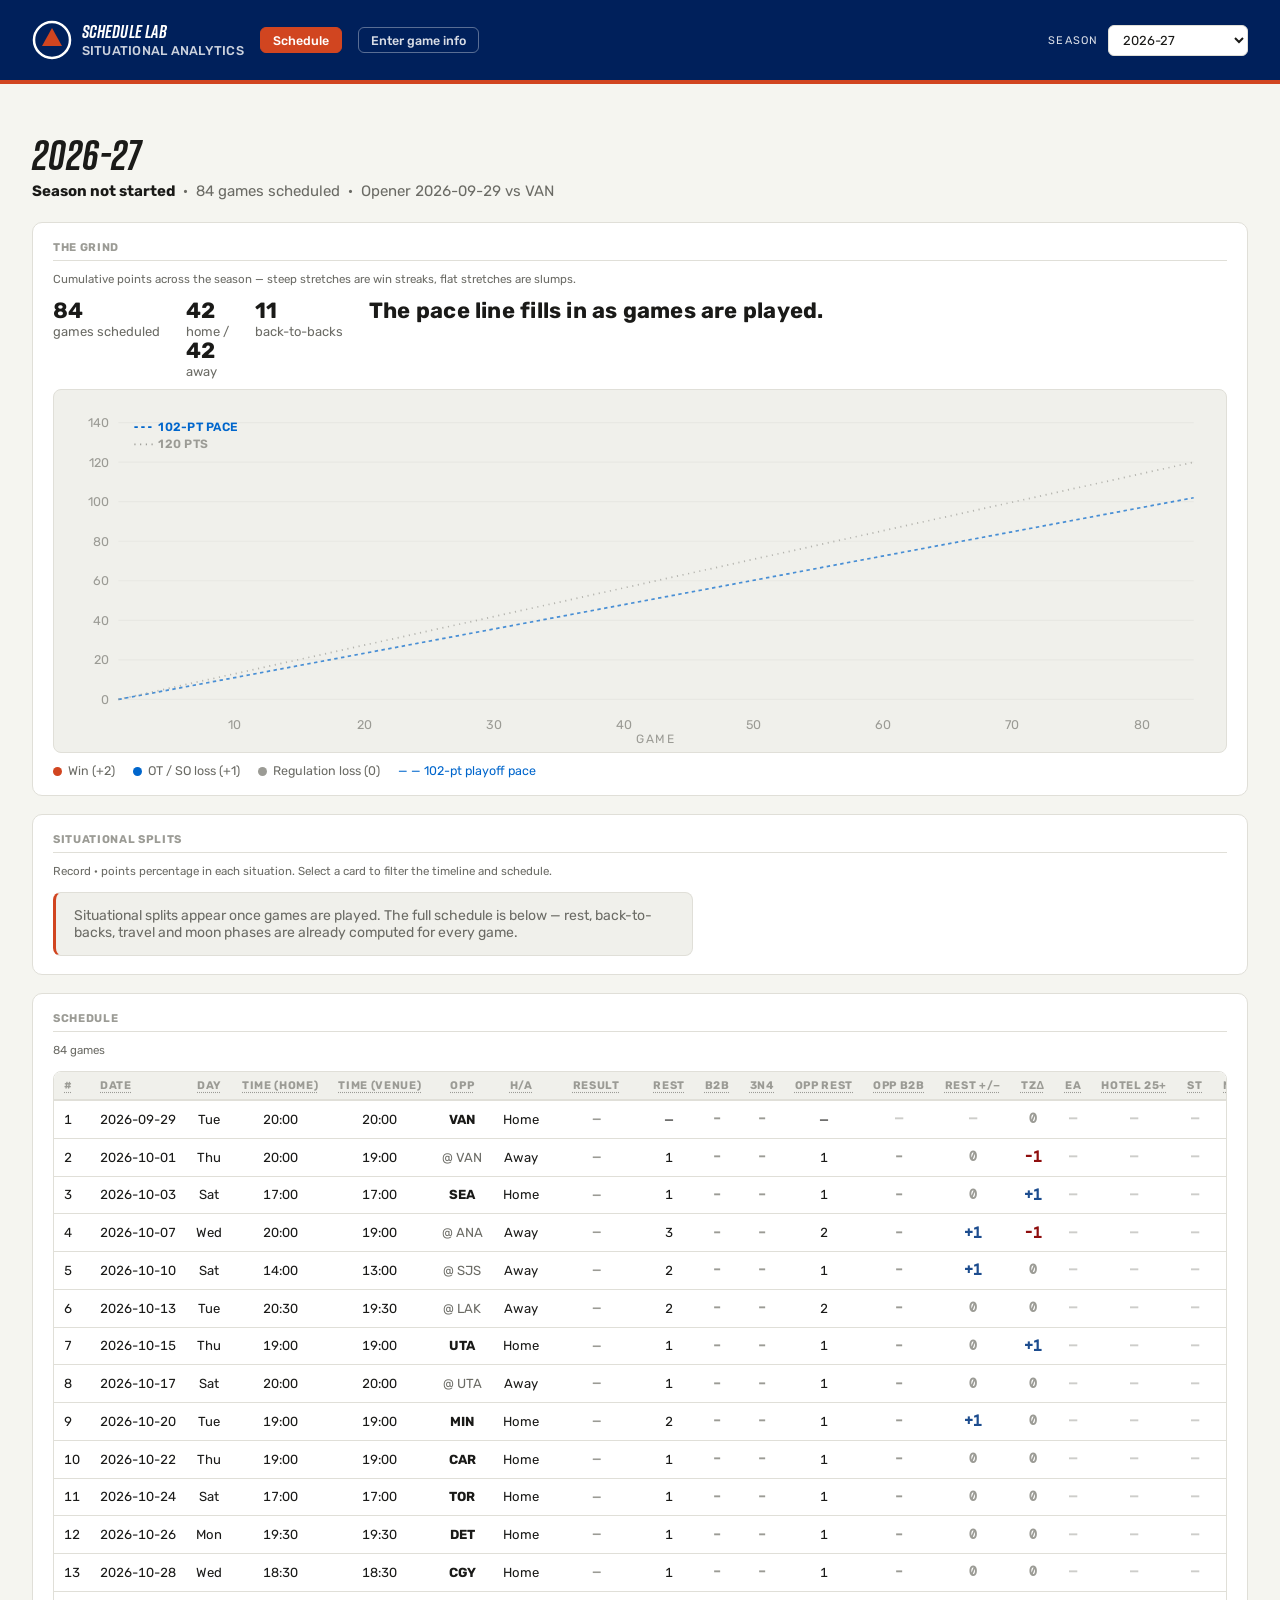
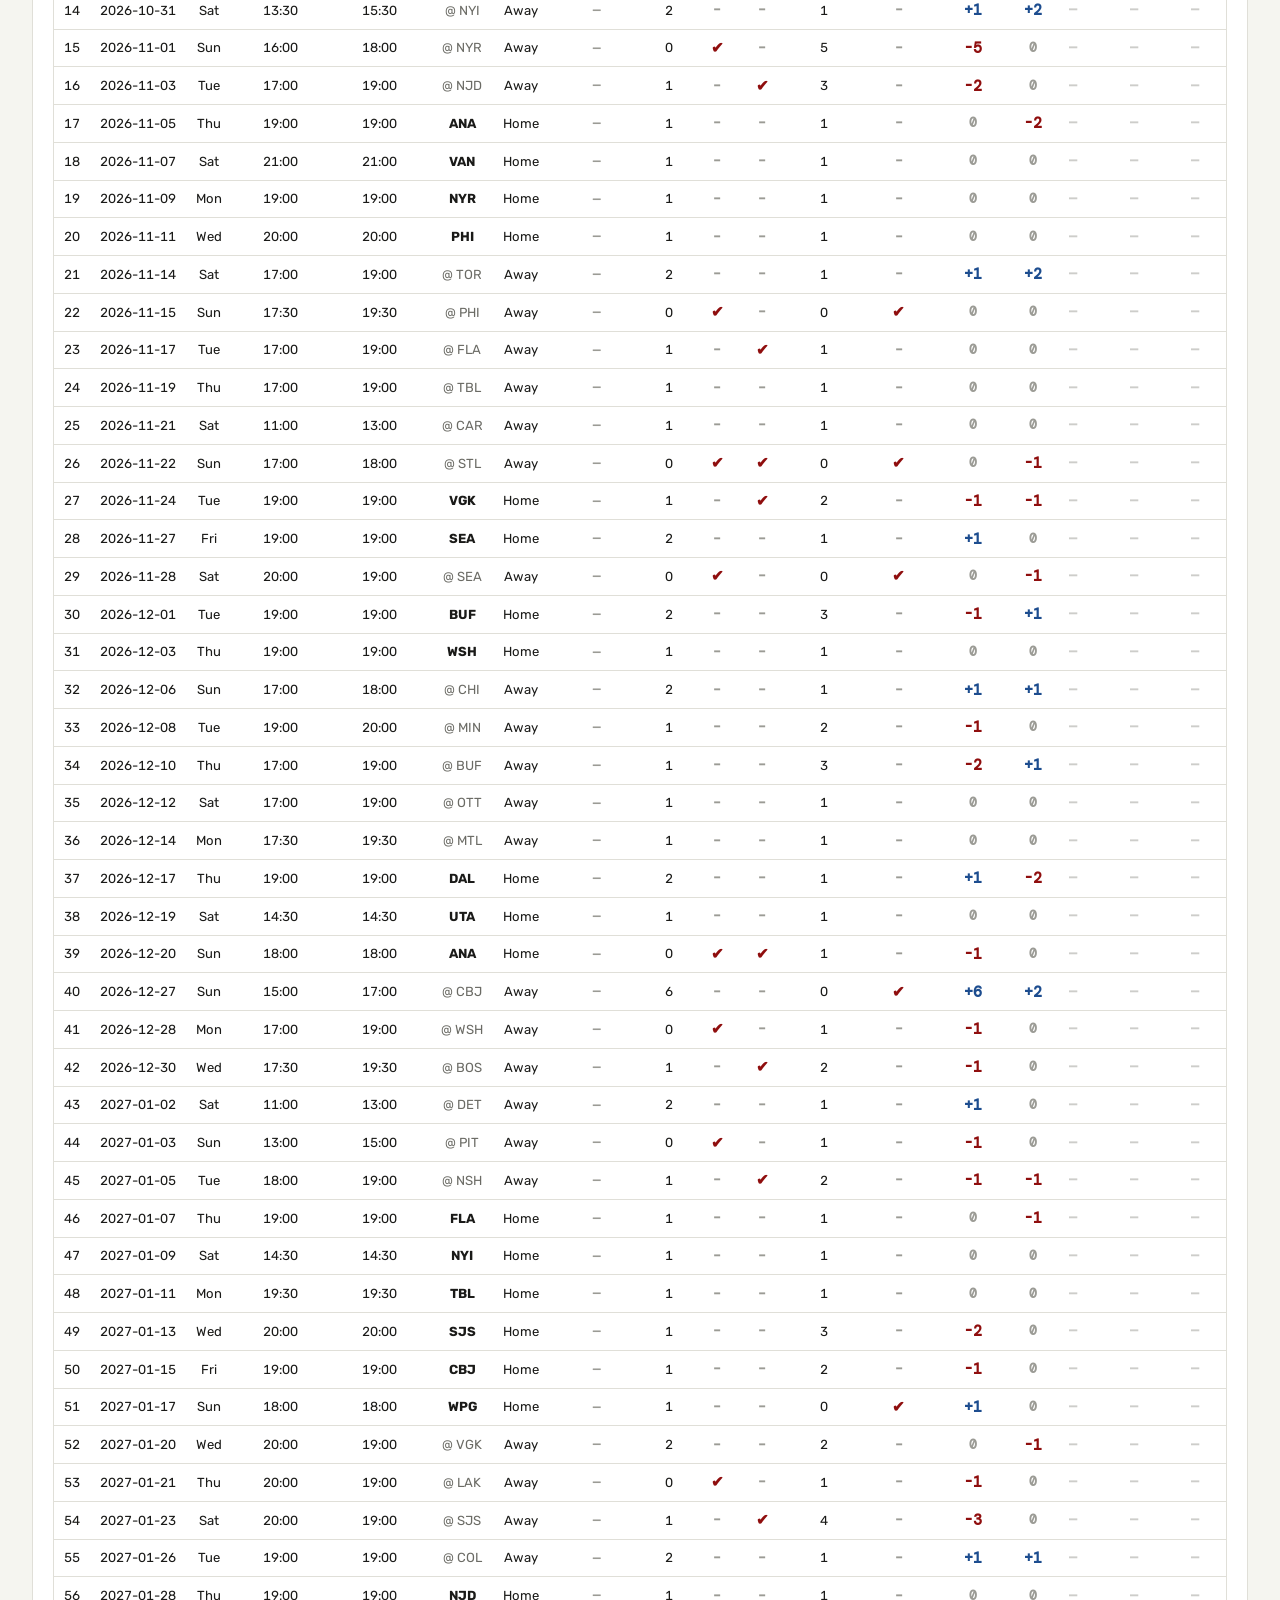
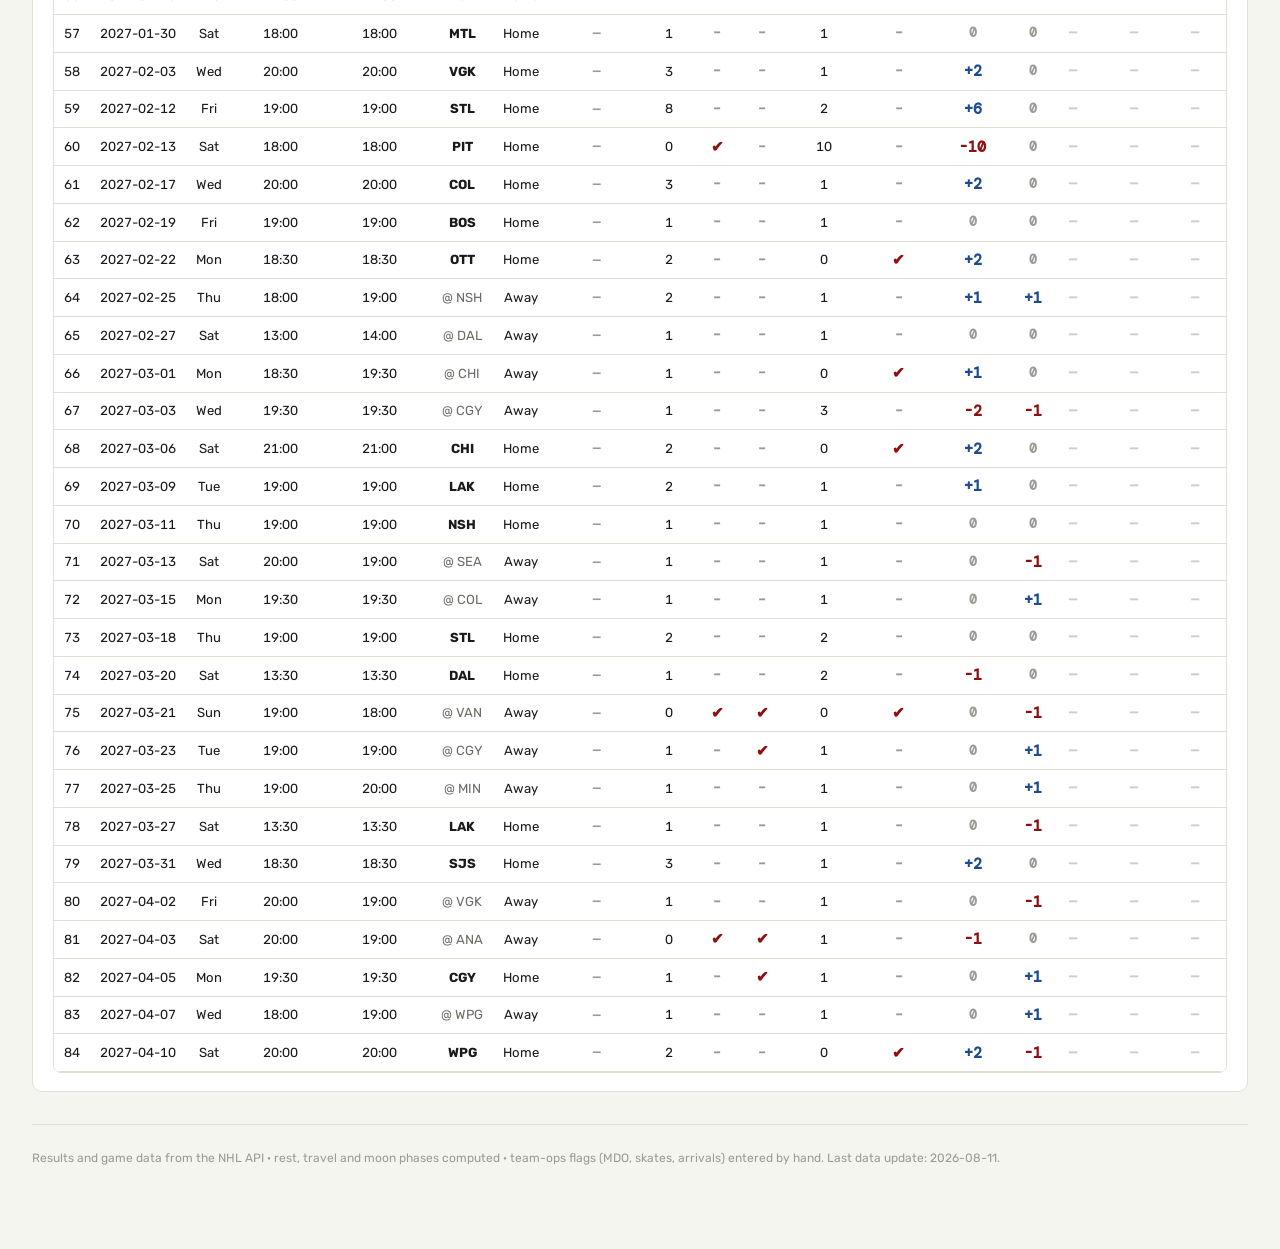
==== commit c763d344: "new Pace lines" ====
--- a/docs/index.html
+++ b/docs/index.html
@@ -43,7 +43,7 @@
     <span><i class="dot dot-w"></i>Win (+2)</span>
     <span><i class="dot dot-otl"></i>OT / SO loss (+1)</span>
     <span><i class="dot dot-l"></i>Regulation loss (0)</span>
-    <span class="leg-line">— — 96-pt playoff pace</span>
+    <span class="leg-line">— — 102-pt playoff pace</span>
   </div>
 </section>
 
--- a/docs/style.css
+++ b/docs/style.css
@@ -7,7 +7,7 @@
 h1,h2,h3{margin:0}
 .num,td.num,.record-line,#schedTable td{font-variant-numeric:tabular-nums}
 
-.wrap{max-width:1400px}
+.wrap{max-width:1400px;margin:0 auto}
 
 /* header extras beyond tokens.css */
 .header-right{display:flex;align-items:center;gap:10px;margin-left:auto}
@@ -116,7 +116,7 @@
 }
 .chip.warn{border-color:var(--bad-text);color:var(--bad-text)}
 .bc{display:inline-block;min-width:16px;font:600 12.5px 'DM Mono',monospace}
-.bc-yes{color:var(--good-text)}
+.bc-yes{color:var(--good-text);font-size:15px;font-weight:700}
 .bc-yes.warn{color:var(--bad-text)}
 .bc-no{color:var(--text3)}
 .bc-no.warn{color:var(--bad-text)}
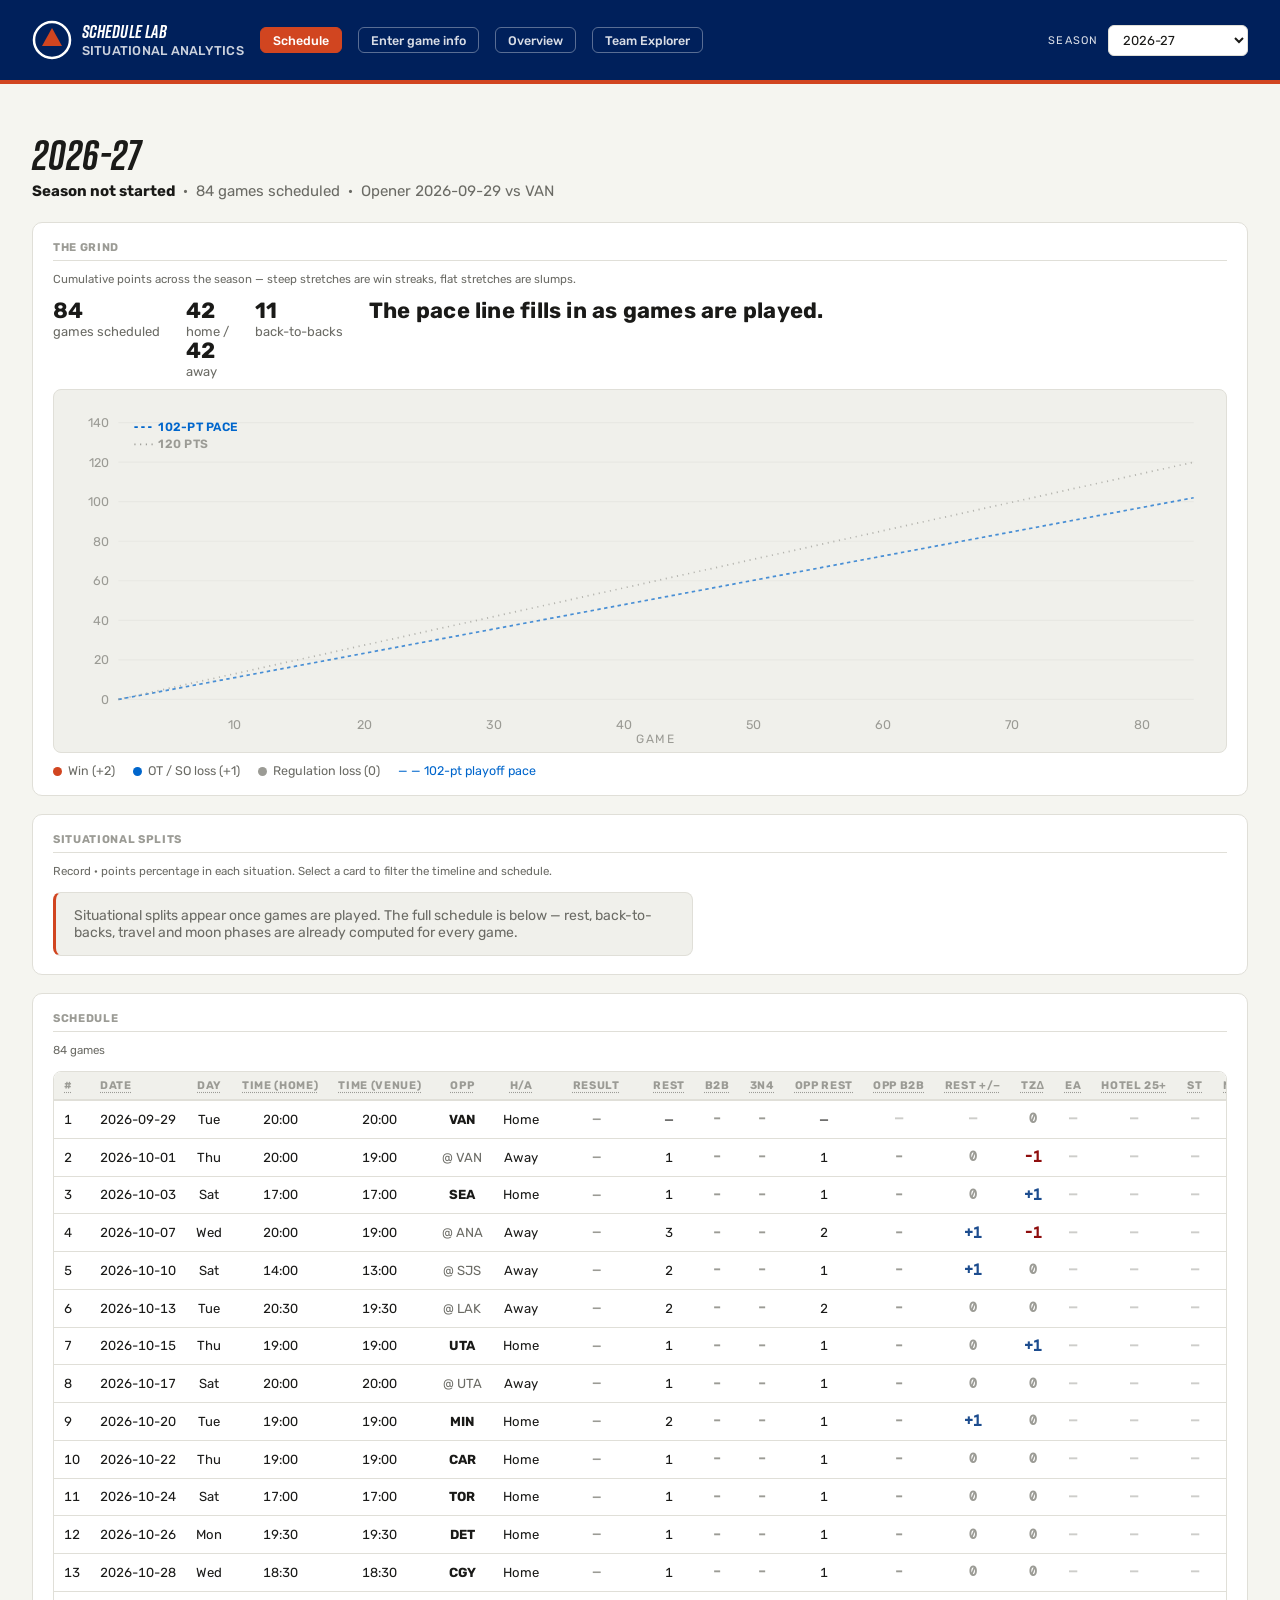
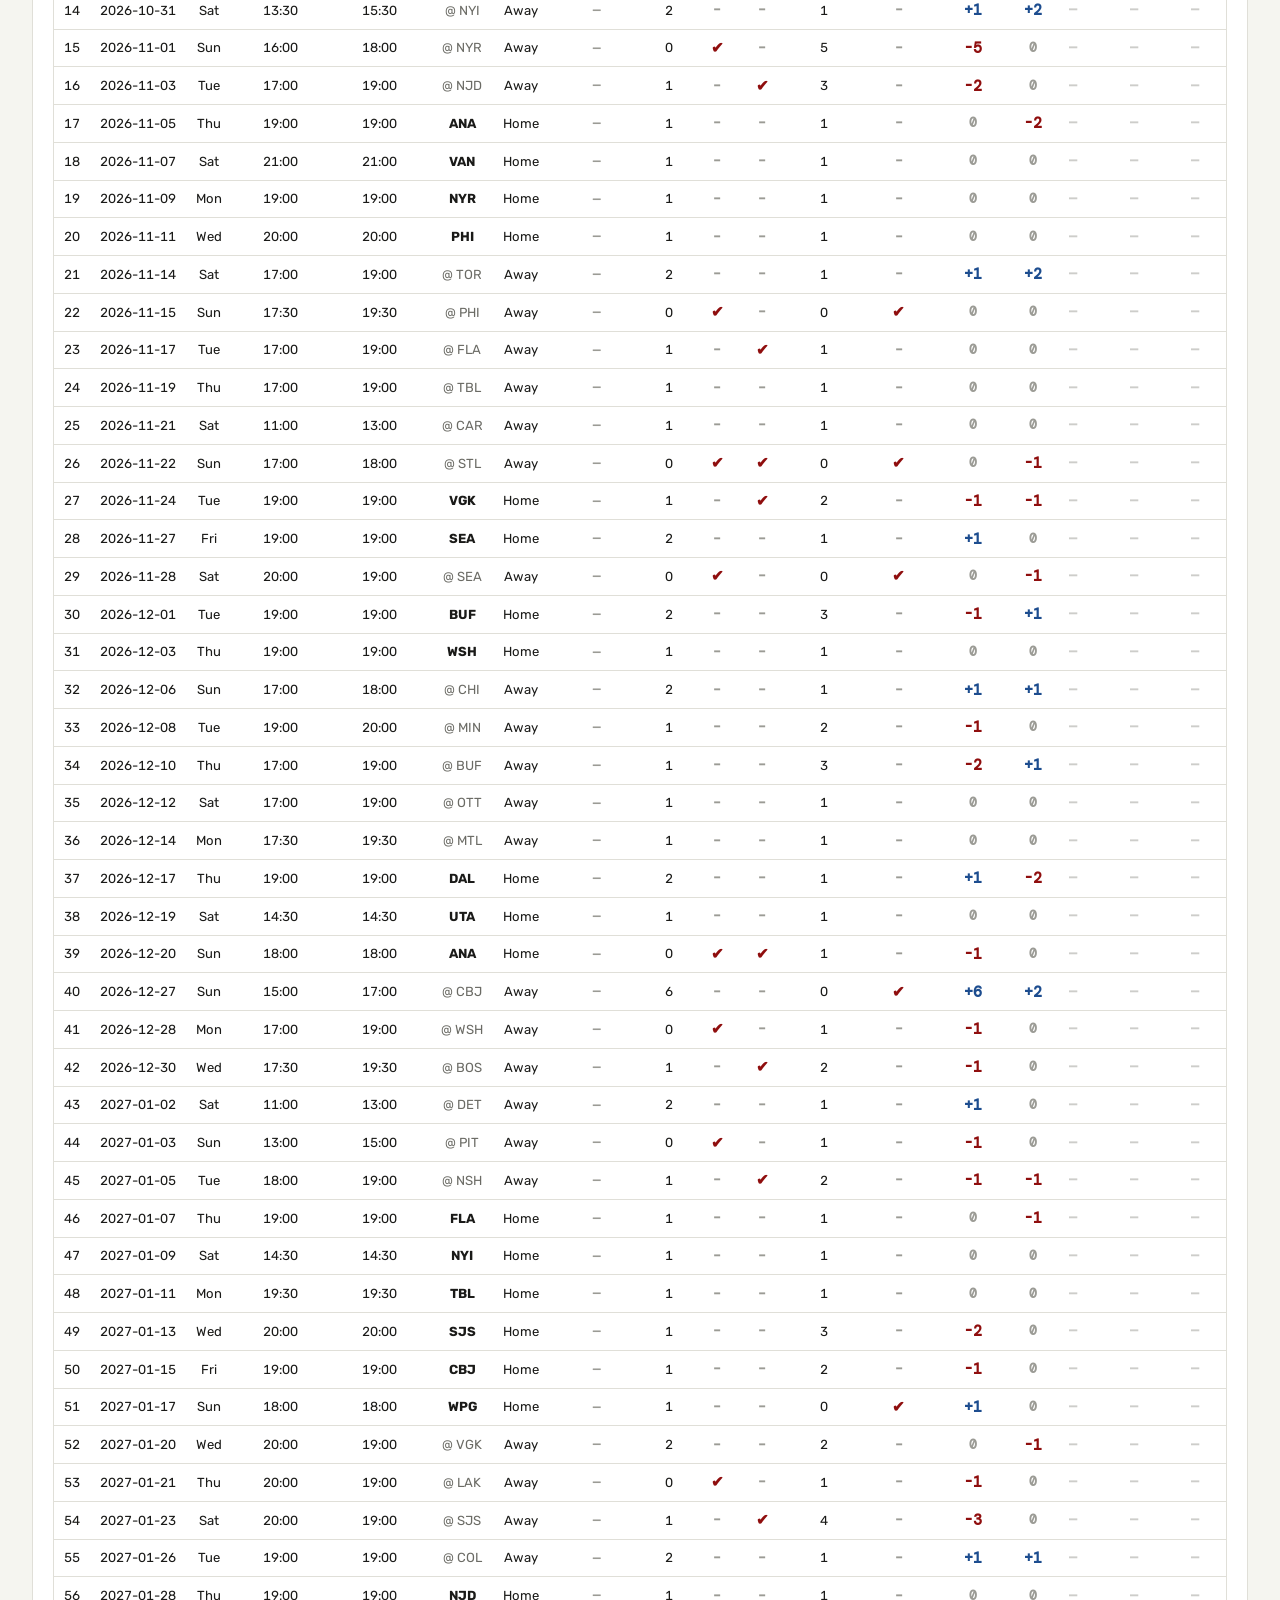
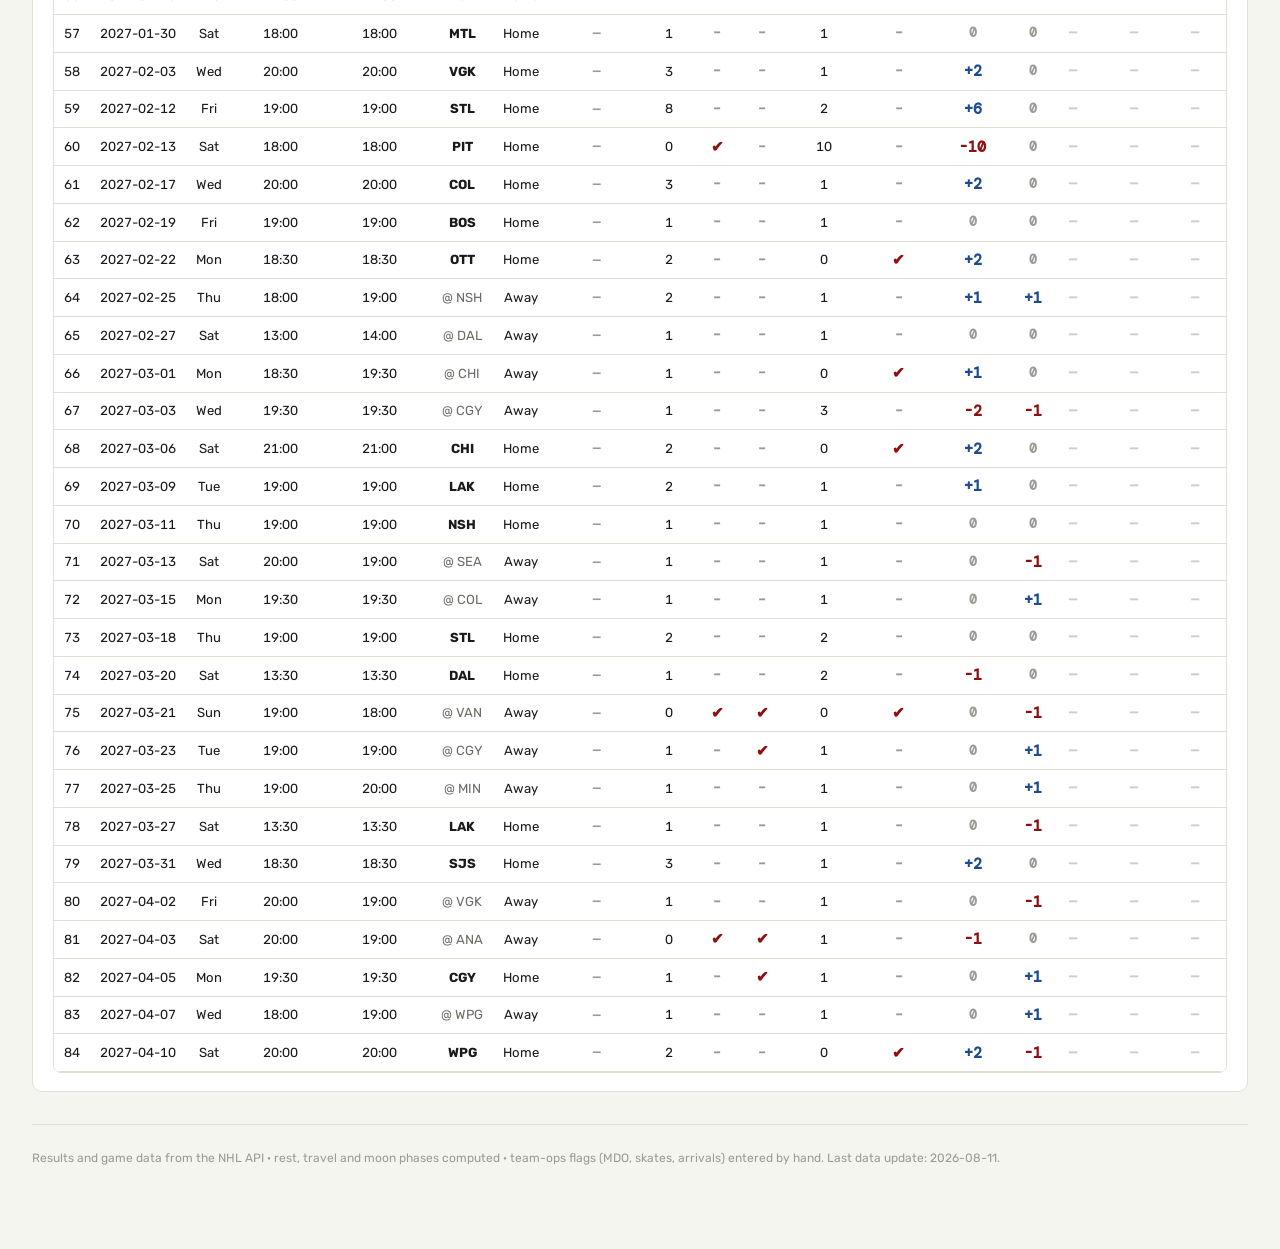
==== commit 54432010: "Update" ====
--- a/docs/index.html
+++ b/docs/index.html
@@ -24,6 +24,8 @@
   </div>
   <button class="header-btn active" type="button">Schedule</button>
   <a href="editor.html" class="header-btn">Enter game info</a>
+  <a href="overview.html" class="header-btn">Overview</a>
+  <a href="team-explorer.html" class="header-btn">Team Explorer</a>
   <div class="header-right">
     <label class="select-label" for="seasonSelect">Season</label>
     <select id="seasonSelect" aria-label="Choose season"></select>
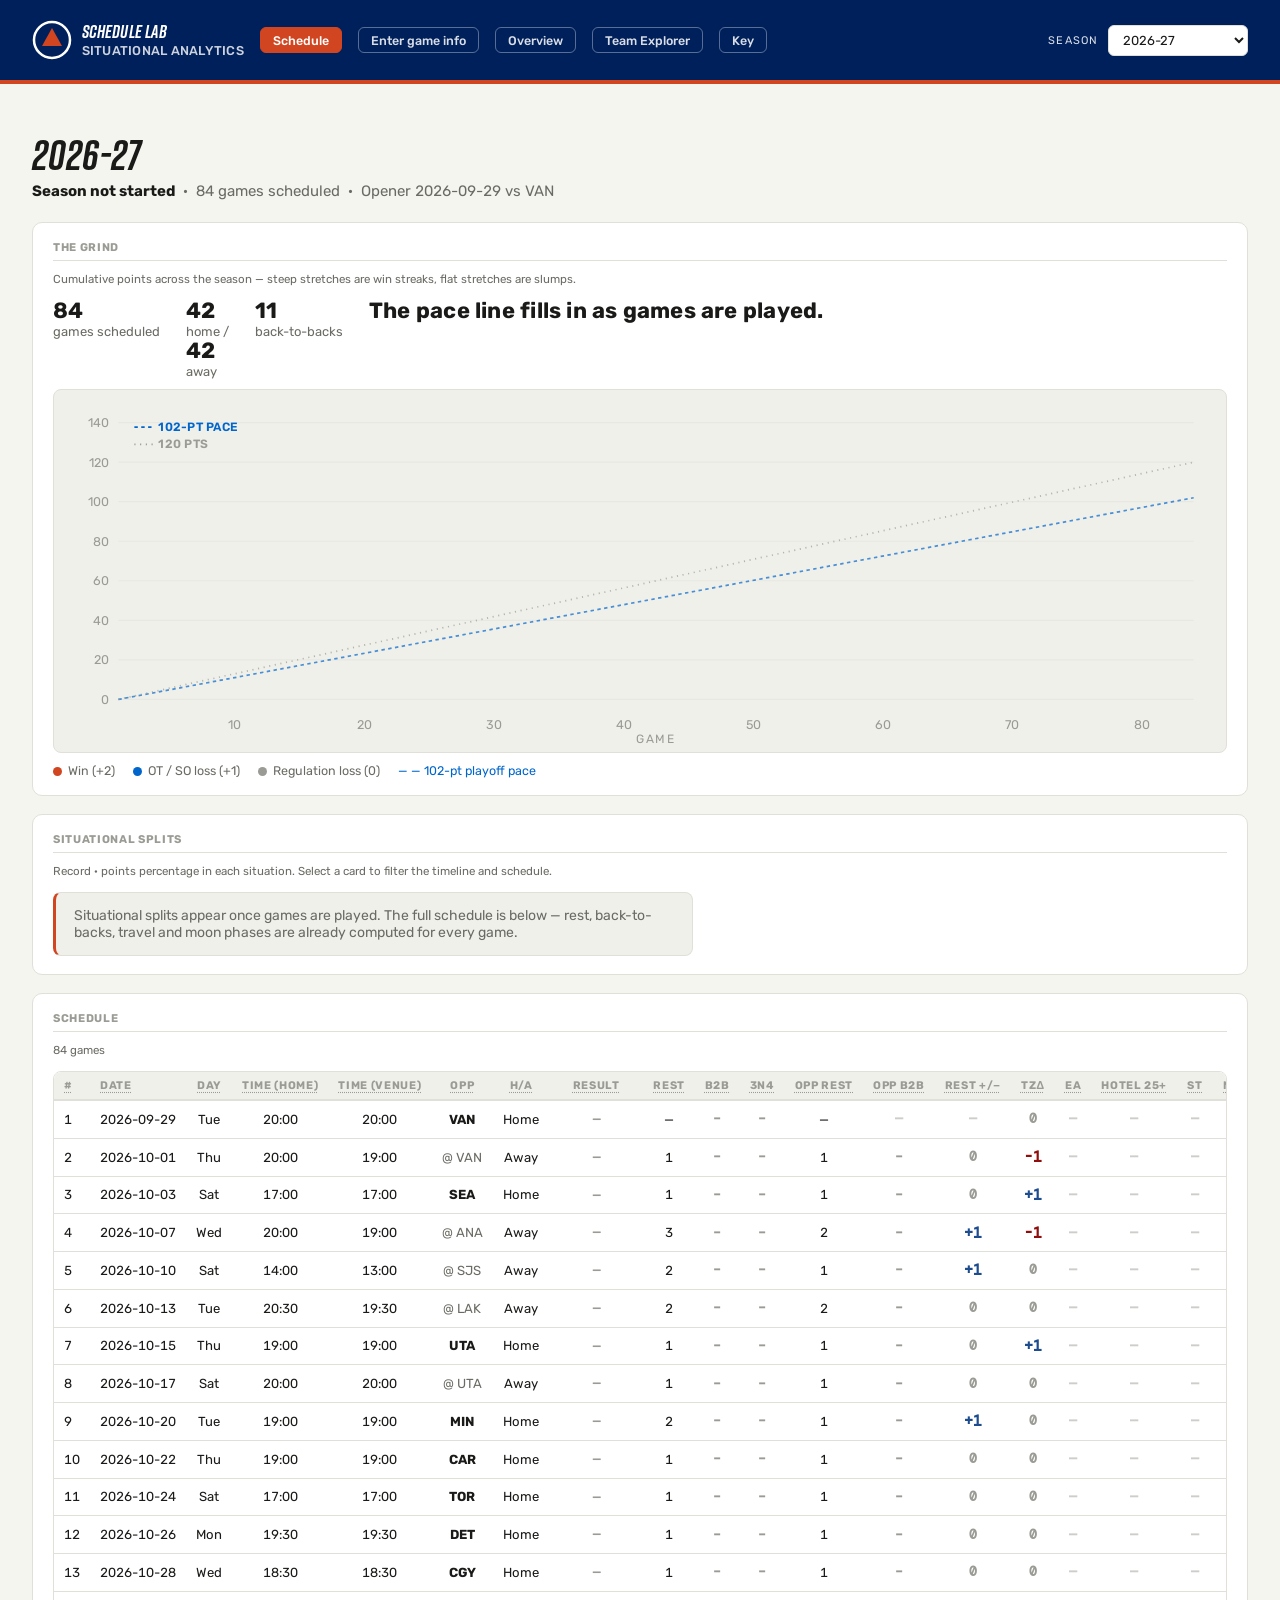
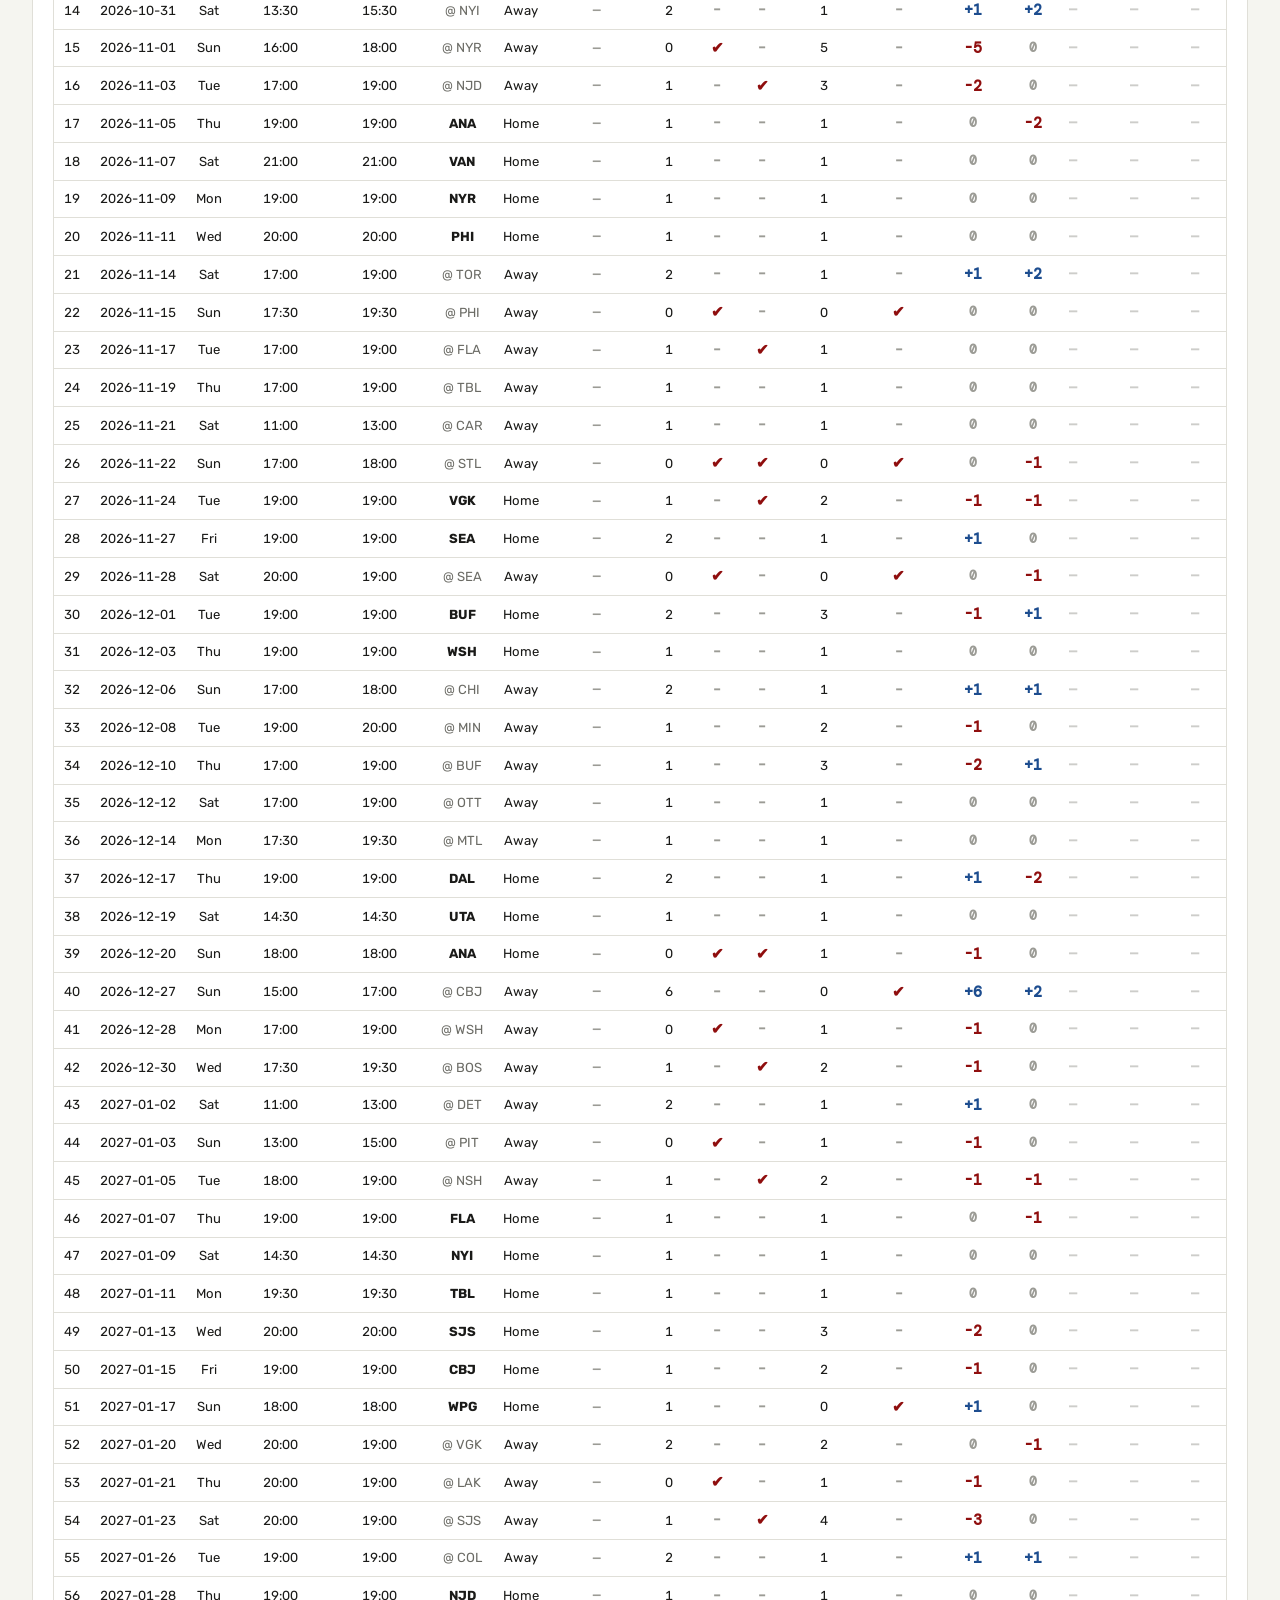
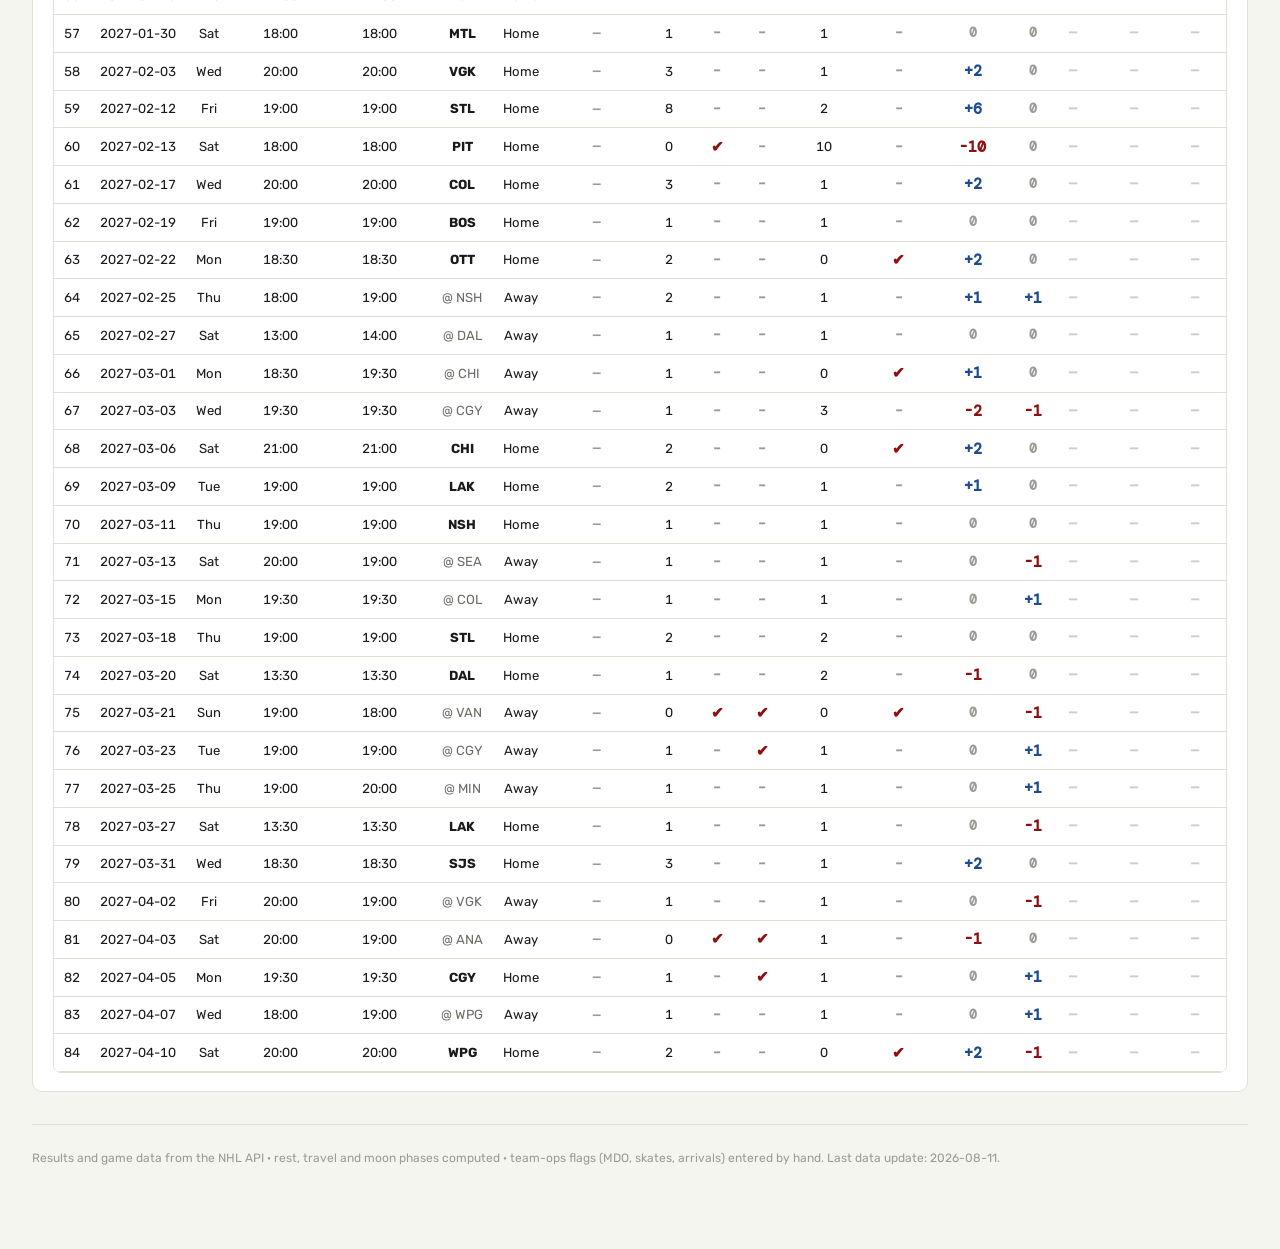
==== commit 2365779e: "Update" ====
--- a/docs/index.html
+++ b/docs/index.html
@@ -26,6 +26,7 @@
   <a href="editor.html" class="header-btn">Enter game info</a>
   <a href="overview.html" class="header-btn">Overview</a>
   <a href="team-explorer.html" class="header-btn">Team Explorer</a>
+  <a href="key.html" class="header-btn">Key</a>
   <div class="header-right">
     <label class="select-label" for="seasonSelect">Season</label>
     <select id="seasonSelect" aria-label="Choose season"></select>
